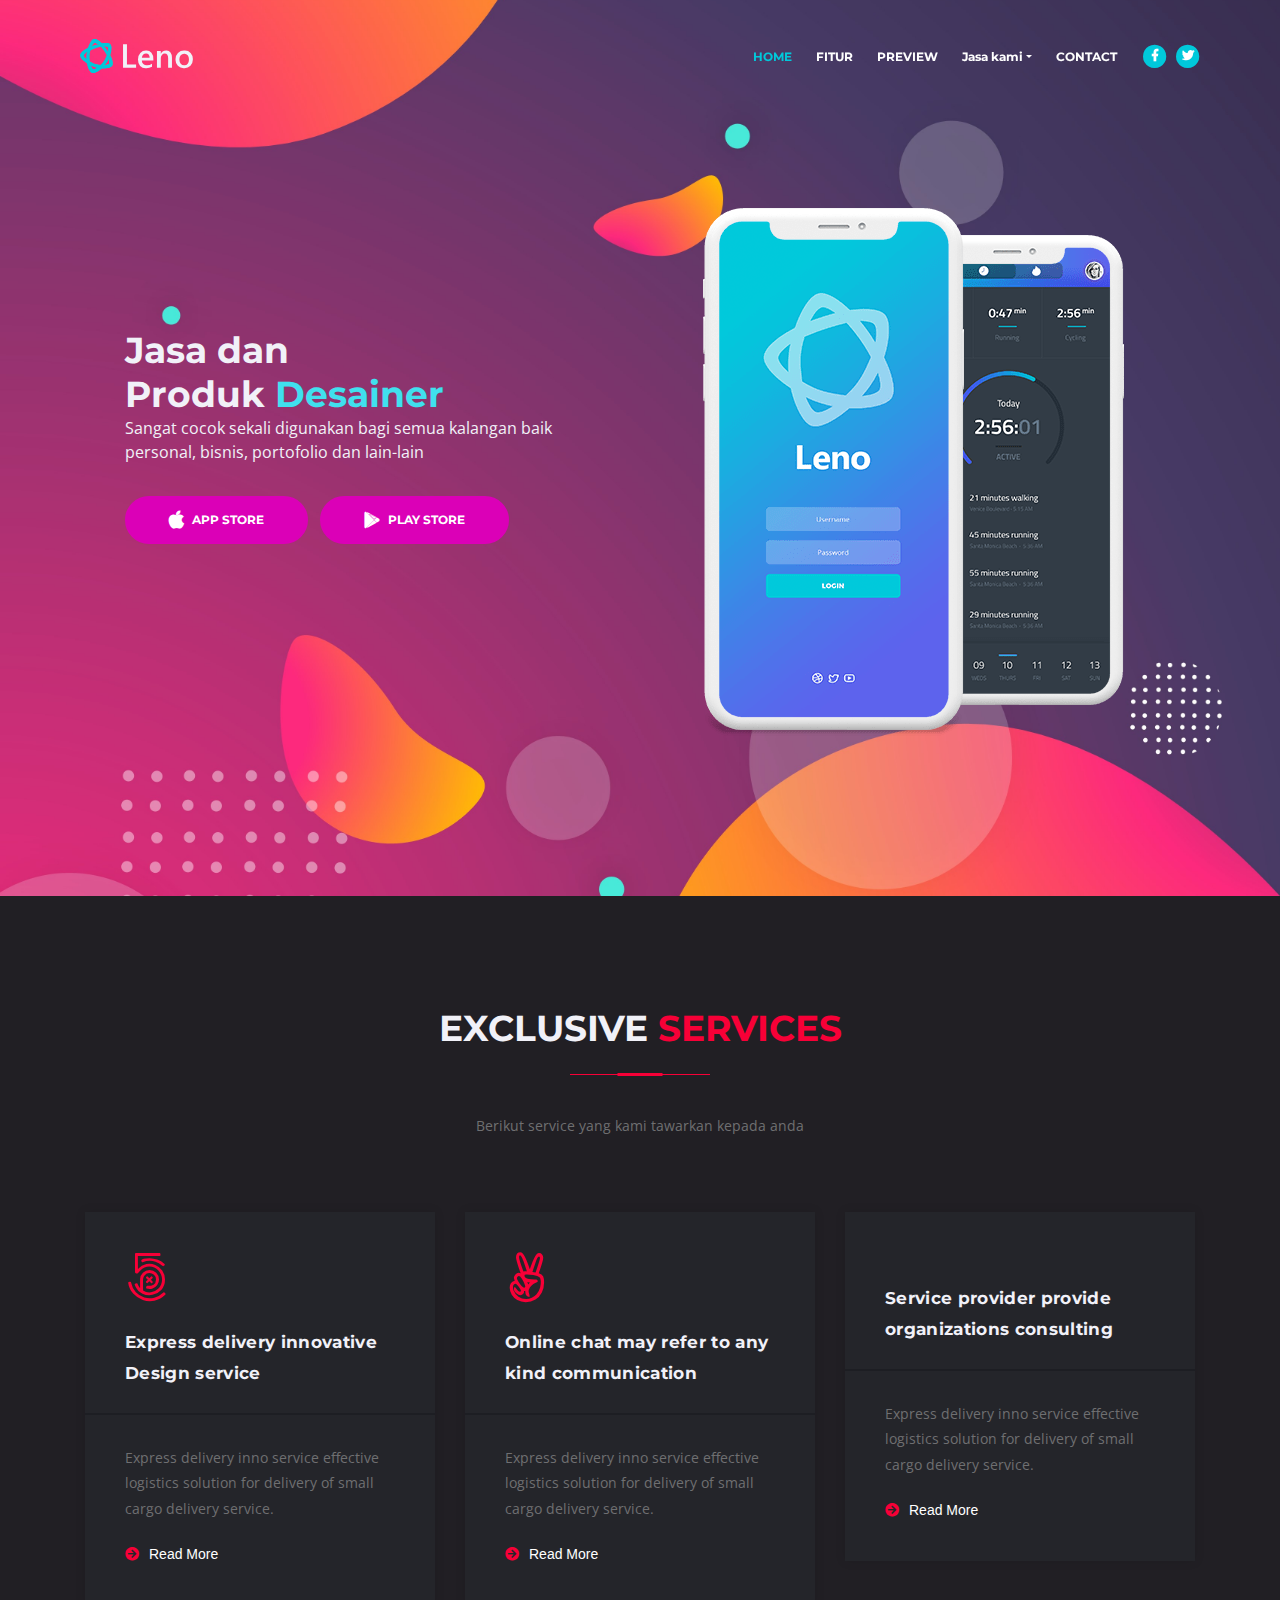
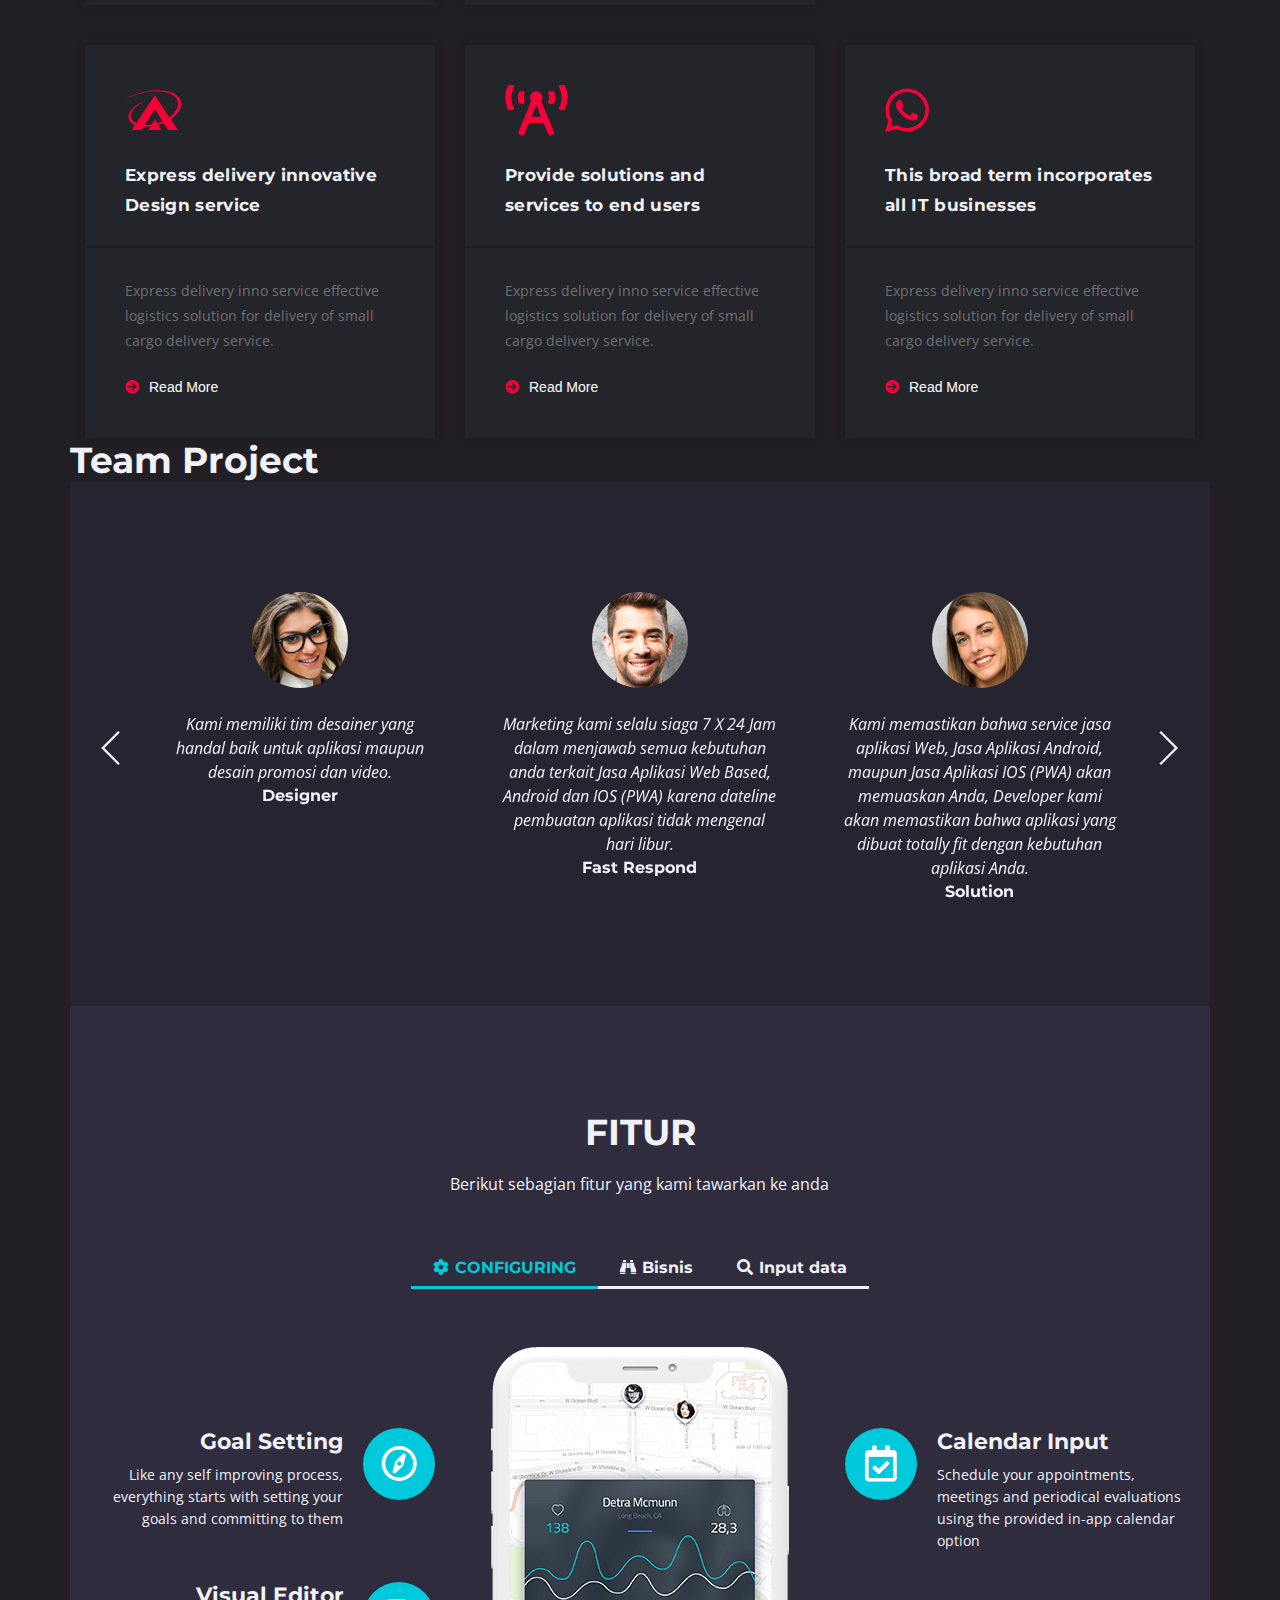
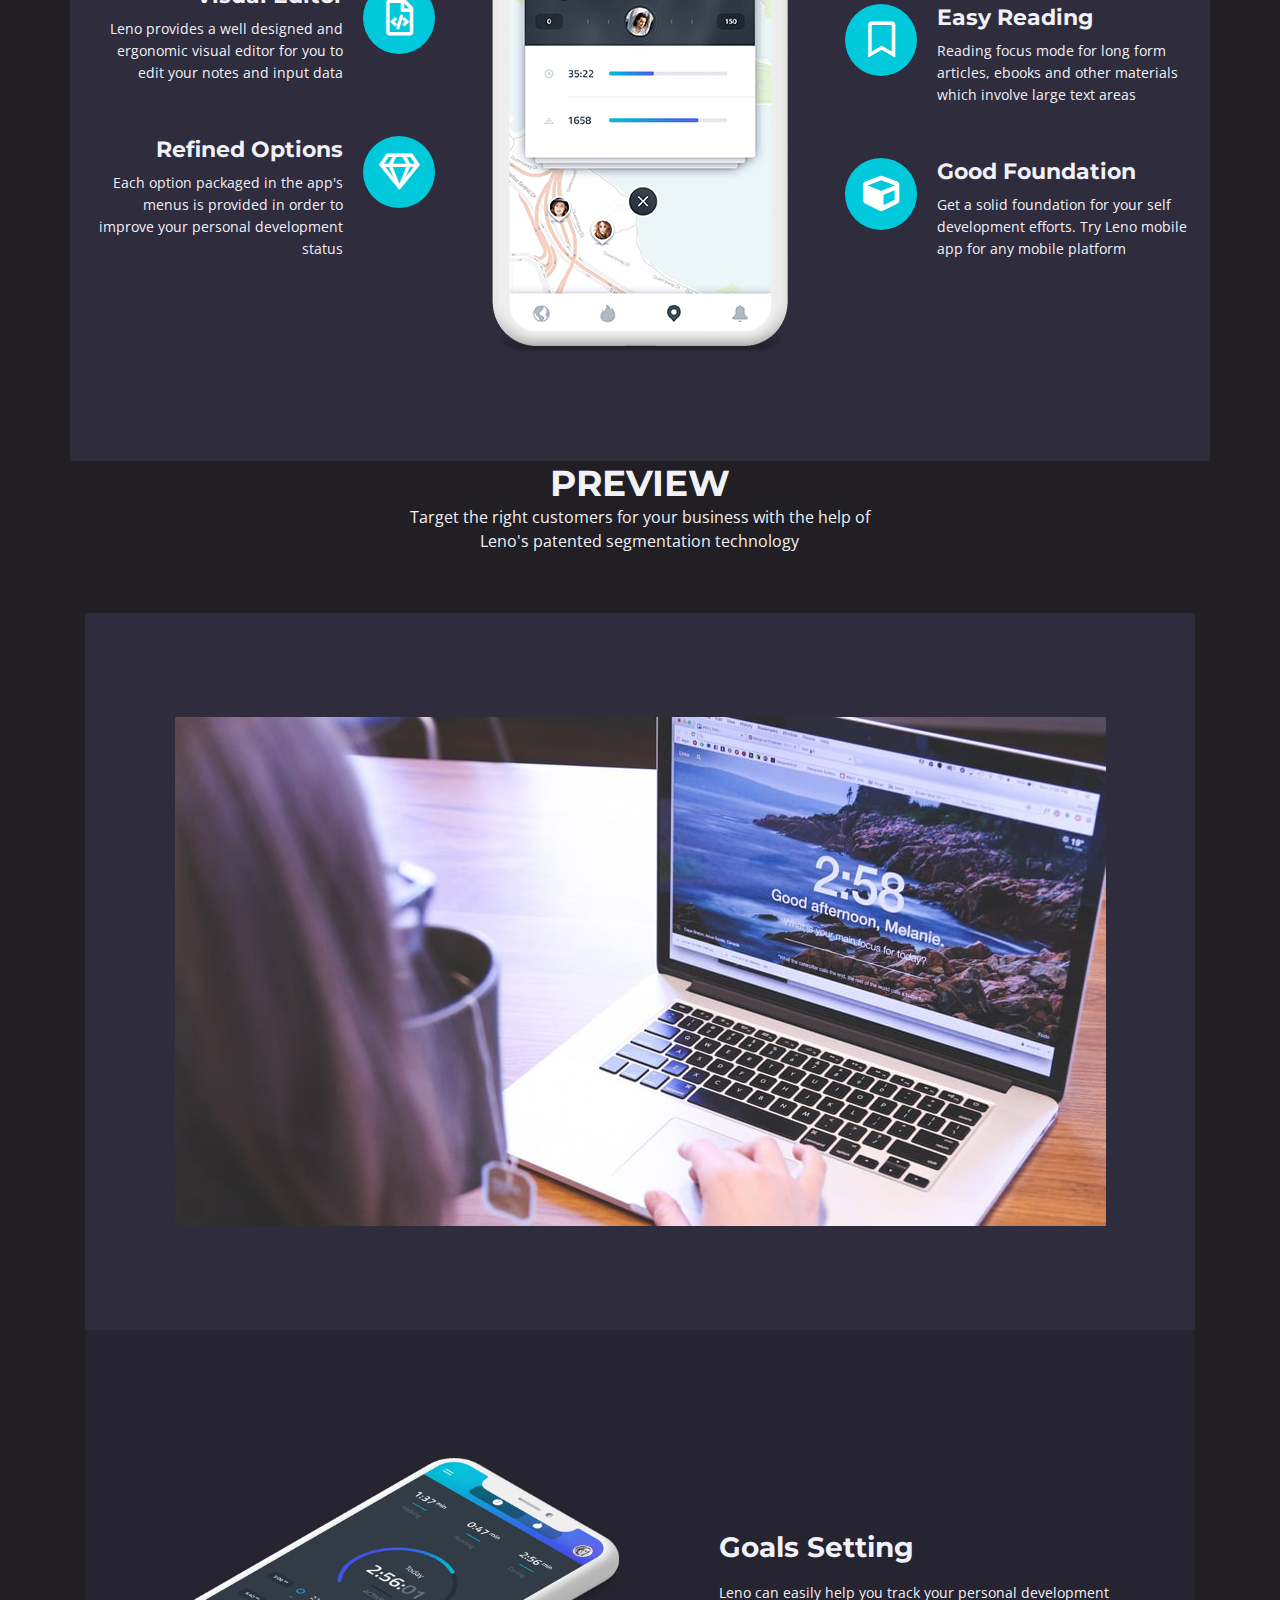
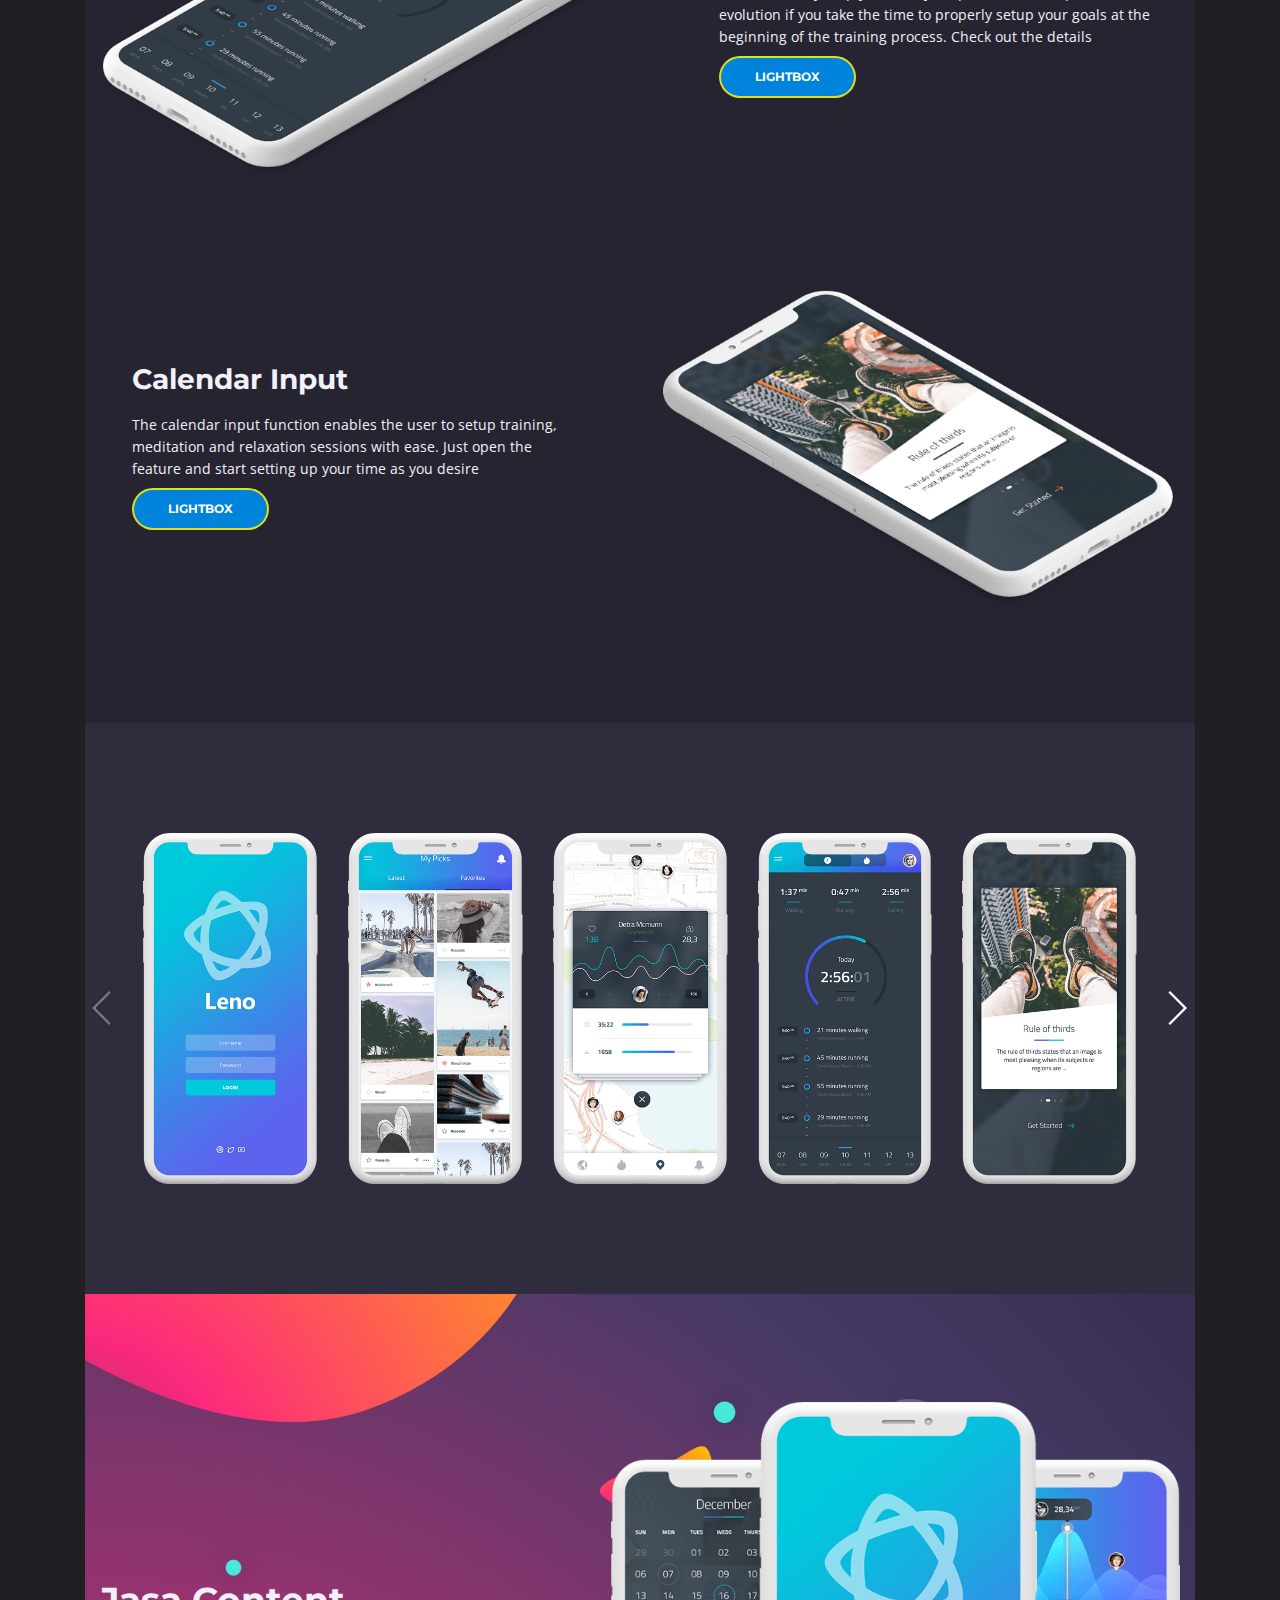
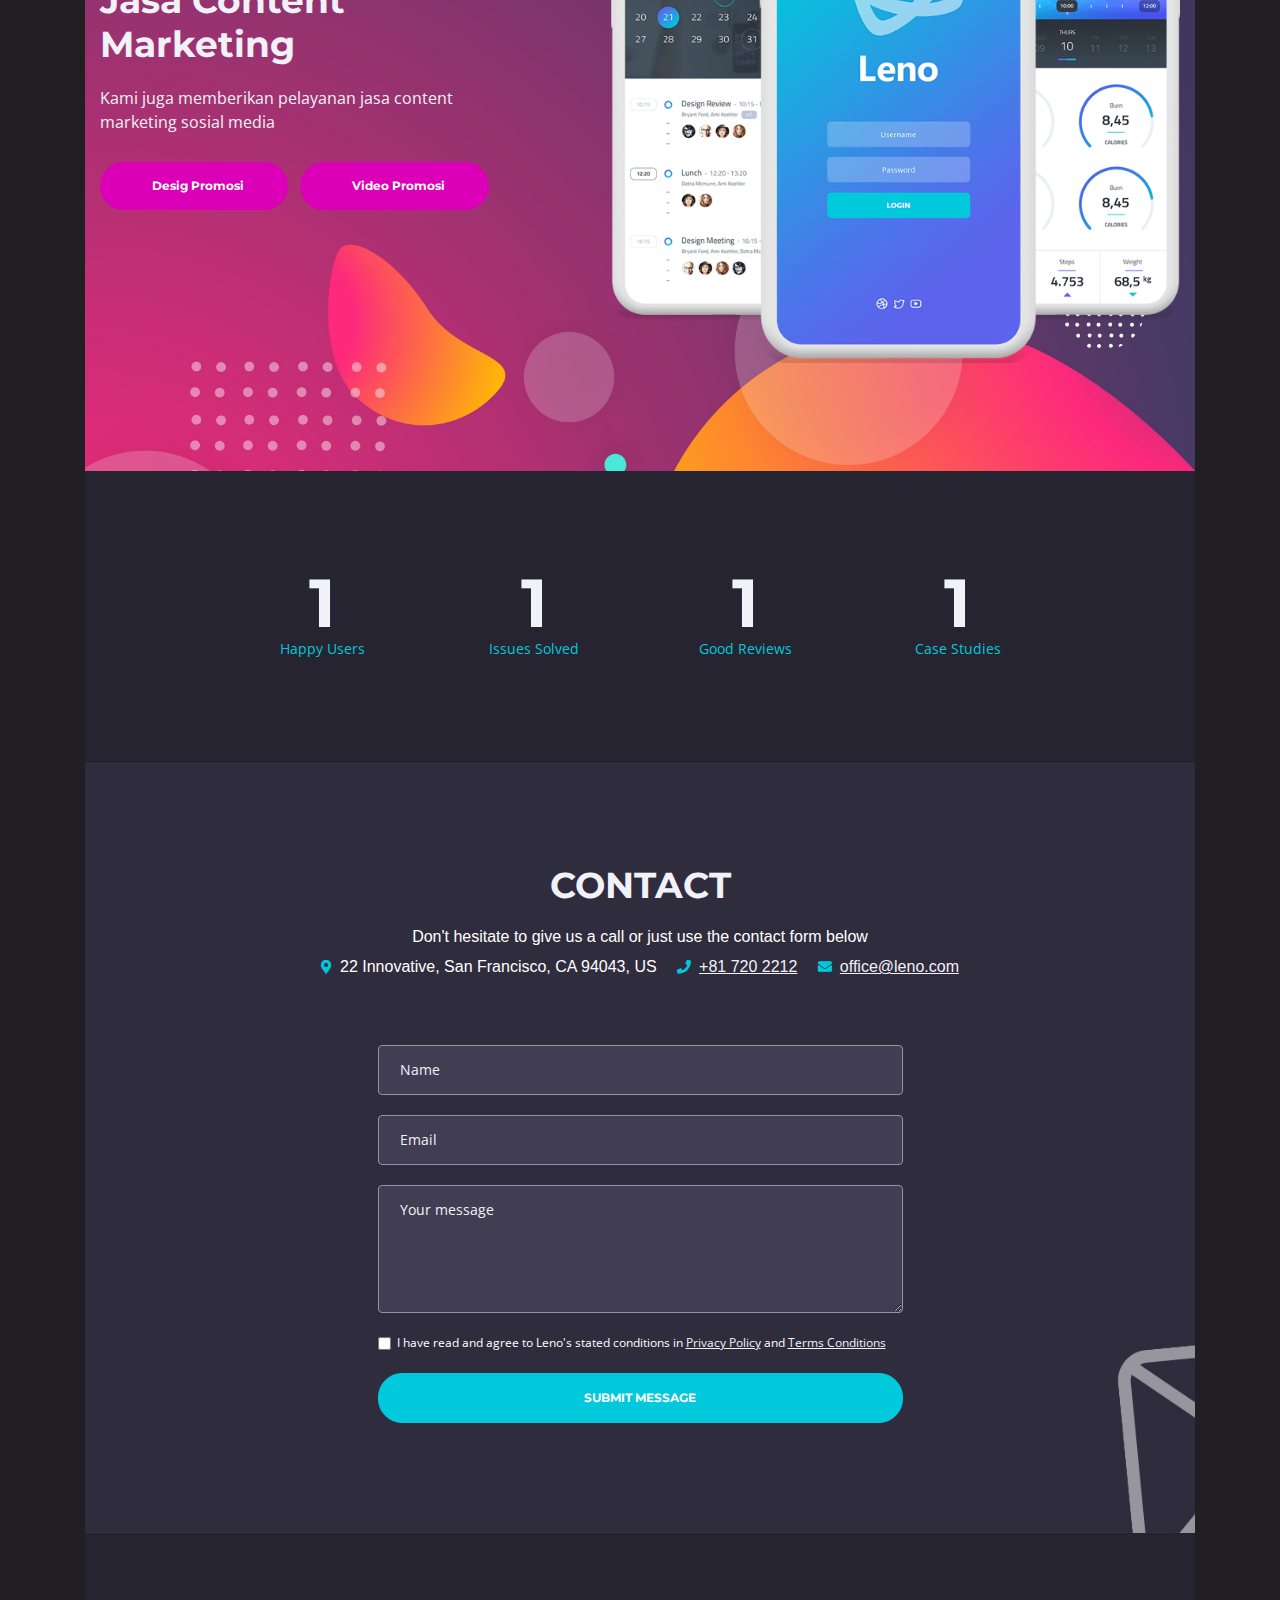
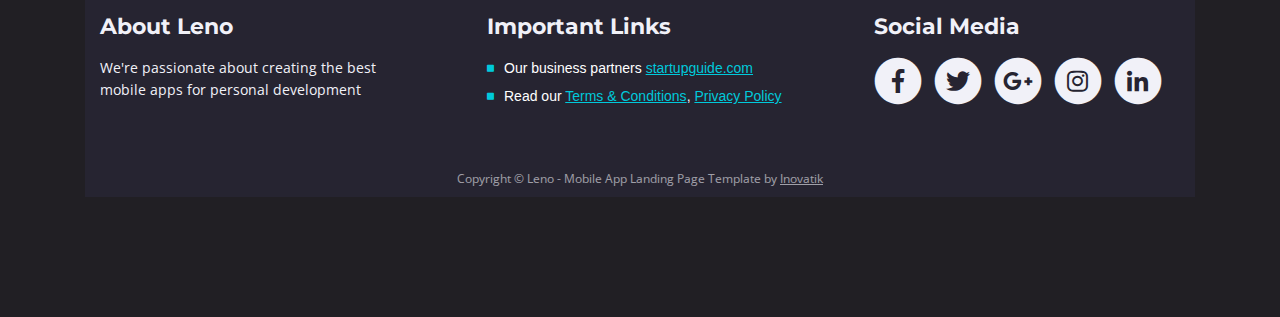
==== index.html @ bccc57bc "change" ====
<!DOCTYPE html>
<html lang="en">
<head>
    <meta charset="utf-8">
    <meta name="viewport" content="width=device-width, initial-scale=1, shrink-to-fit=no">
    
    <!-- SEO Meta Tags -->
    <meta name="description" content="Free mobile app HTML landing page template to help you build a great online presence for your app which will convert visitors into users">
    <meta name="author" content="Inovatik">

    <!-- OG Meta Tags to improve the way the post looks when you share the page on LinkedIn, Facebook, Google+ -->
	<meta property="og:site_name" content="" /> <!-- website name -->
	<meta property="og:site" content="" /> <!-- website link -->
	<meta property="og:title" content=""/> <!-- title shown in the actual shared post -->
	<meta property="og:description" content="" /> <!-- description shown in the actual shared post -->
	<meta property="og:image" content="" /> <!-- image link, make sure it's jpg -->
	<meta property="og:url" content="" /> <!-- where do you want your post to link to -->
	<meta property="og:type" content="article" />

    <!-- Website Title -->
    <title>Jasa pembuatan aplikasi andoroid atau ios</title>
    
    <!-- Styles -->
    <link href="https://fonts.googleapis.com/css?family=Montserrat:400,600,700" rel="stylesheet">
    <link href="https://fonts.googleapis.com/css?family=Open+Sans:400,400i,700,700i" rel="stylesheet">
    <link href="css/bootstrap.css" rel="stylesheet">
    <link href="css/fontawesome-all.css" rel="stylesheet">
    <link href="css/swiper.css" rel="stylesheet">
    <link href="css/magnific-popup.css" rel="stylesheet">
    <link type="text/css" rel="stylesheet" href="css/harga.css">
	<link href="css/styles.css" rel="stylesheet">
	
	<!-- Favicon  -->
    <link rel="icon" href="images/favicon.png">
</head>
<body data-spy="scroll" data-target=".fixed-top">
<!-- Load Facebook SDK for JavaScript -->
<div id="fb-root"></div>
<script>
  window.fbAsyncInit = function() {
    FB.init({
      xfbml            : true,
      version          : 'v7.0'
    });
  };

  (function(d, s, id) {
  var js, fjs = d.getElementsByTagName(s)[0];
  if (d.getElementById(id)) return;
  js = d.createElement(s); js.id = id;
  js.src = 'https://connect.facebook.net/en_US/sdk/xfbml.customerchat.js';
  fjs.parentNode.insertBefore(js, fjs);
}(document, 'script', 'facebook-jssdk'));</script>

<!-- Your Chat Plugin code -->
<div class="fb-customerchat"
  attribution=setup_tool
  page_id="111738060293817"
theme_color="#6699cc">
</div>
    <!-- GetButton.io widget -->
<script type="text/javascript">
    (function () {
        var options = {
            whatsapp: "+6285606033213", // WhatsApp number
            call_to_action: "Hallo :)", // Call to action
            position: "right", // Position may be 'right' or 'left'
        };
        var proto = document.location.protocol, host = "getbutton.io", url = proto + "//static." + host;
        var s = document.createElement('script'); s.type = 'text/javascript'; s.async = true; s.src = url + '/widget-send-button/js/init.js';
        s.onload = function () { WhWidgetSendButton.init(host, proto, options); };
        var x = document.getElementsByTagName('script')[0]; x.parentNode.insertBefore(s, x);
    })();
</script>
<!-- /GetButton.io widget -->
    <!-- Preloader -->
	<div class="spinner-wrapper">
        <div class="spinner">
            <div class="bounce1"></div>
            <div class="bounce2"></div>
            <div class="bounce3"></div>
        </div>
    </div>
    <!-- end of preloader -->
    

    <!-- Navbar -->
    <nav class="navbar navbar-expand-md navbar-dark navbar-custom fixed-top">
        <!-- Text Logo - Use this if you don't have a graphic logo -->
        <!-- <a class="navbar-brand logo-text page-scroll" href="index.html">Leno</a> -->

        <!-- Image Logo -->
        <a class="navbar-brand logo-image" href="index.html"><img src="images/logo.svg" alt="alternative"></a> 
        
        <!-- Mobile Menu Toggle Button -->
        <button class="navbar-toggler" type="button" data-toggle="collapse" data-target="#navbarsExampleDefault" aria-controls="navbarsExampleDefault" aria-expanded="false" aria-label="Toggle navigation">
            <span class="navbar-toggler-awesome fas fa-bars"></span>
            <span class="navbar-toggler-awesome fas fa-times"></span>
        </button>
        <!-- end of mobile menu toggle button -->

        <div class="collapse navbar-collapse" id="navbarsExampleDefault">
            <ul class="navbar-nav ml-auto">
                <li class="nav-item">
                    <a class="nav-link page-scroll" href="#header">HOME <span class="sr-only">(current)</span></a>
                </li>
                <li class="nav-item">
                    <a class="nav-link page-scroll" href="#features">FITUR</a>
                </li>
                <li class="nav-item">
                    <a class="nav-link page-scroll" href="#preview">PREVIEW</a>
                </li>

                <!-- Dropdown Menu -->          
                <li class="nav-item dropdown">
                    <a class="nav-link dropdown-toggle page-scroll" href="#details" id="navbarDropdown" role="button" aria-haspopup="true" aria-expanded="false">Jasa kami</a>
                    <div class="dropdown-menu" aria-labelledby="navbarDropdown">
                        <a class="dropdown-item" href="terms-conditions.html"><span class="item-text">Aplikasi rogressive web application (PWA)</span></a>
                        <div class="dropdown-items-divide-hr"></div>
                        <a class="dropdown-item" href="terms-conditions.html"><span class="item-text">Design Prototype UI/UX</span></a>
                        <div class="dropdown-items-divide-hr"></div>
                        <a class="dropdown-item" href="content.html"><span class="item-text">Content Marketing Sosial media</span></a>
                    </div>
                </li>
                <!-- end of dropdown menu -->

                <li class="nav-item">
                    <a class="nav-link page-scroll" href="#contact">CONTACT</a>
                </li>
            </ul>
            <span class="nav-item social-icons">
                <span class="fa-stack">
                    <a href="#your-link">
                        <i class="fas fa-circle fa-stack-2x"></i>
                        <i class="fab fa-facebook-f fa-stack-1x"></i>
                    </a>
                </span>
                <span class="fa-stack">
                    <a href="#your-link">
                        <i class="fas fa-circle fa-stack-2x"></i>
                        <i class="fab fa-twitter fa-stack-1x"></i>
                    </a>
                </span>
            </span>
        </div>
    </nav> <!-- end of navbar -->
    <!-- end of navbar -->


    <!-- Header -->
    <header id="header" class="header">
        <div class="header-content">
            <div class="container">
                <div class="row">
                    <div class="col-lg-6">
                        <div class="text-container">
                            <h2>Jasa dan<br>Produk <span id="js-rotating">Desainer, Content marketing, video promosi, aplikasi mobile, DLL</span></h2>
                            <p class="p-large">Sangat cocok sekali digunakan bagi semua kalangan baik personal, bisnis, portofolio dan lain-lain</p>
                            <a class="btn-solid-lg page-scroll" href="#your-link"><i class="fab fa-apple"></i>APP STORE</a>
                            <a class="btn-solid-lg page-scroll" href="#your-link"><i class="fab fa-google-play"></i>PLAY STORE</a>
                        </div>
                    </div> <!-- end of col -->
                    <div class="col-lg-6">
                        <div class="image-container">
                            <img class="img-fluid" src="images/header-iphone.png" alt="alternative">
                        </div> <!-- end of image-container -->
                    </div> <!-- end of col -->
                </div> <!-- end of row -->
            </div> <!-- end of container -->
        </div> <!-- end of header-content -->
    </header> <!-- end of header -->
    <!-- end of header -->

    <section class="section-services">
        <div class="container">
            <div class="row justify-content-center text-center">
                <div class="col-md-10 col-lg-8">
                    <div class="header-section">
                        <h2 class="title">Exclusive <span>Services</span></h2>
                        <p class="description">Berikut service yang kami tawarkan kepada anda</p>
                    </div>
                </div>
            </div>
            <div class="row">
                <!-- Start Single Service -->
                <div class="col-md-6 col-lg-4">
                    <div class="single-service">
                        <div class="part-1">
                            <i class="fab fa-500px"></i>
                            <h3 class="title">Express delivery innovative Design service</h3>
                        </div>
                        <div class="part-2">
                            <p class="description">Express delivery inno service effective logistics solution for delivery of small cargo delivery service.</p>
                            <a href="#"><i class="fas fa-arrow-circle-right"></i>Read More</a>
                        </div>
                    </div>
                </div>
                <!-- / End Single Service -->
                <!-- Start Single Service -->
                <div class="col-md-6 col-lg-4">
                    <div class="single-service">
                        <div class="part-1">
                            <i class="fab fa-angellist"></i>
                            <h3 class="title">Online chat may refer to any kind communication</h3>
                        </div>
                        <div class="part-2">
                            <p class="description">Express delivery inno service effective logistics solution for delivery of small cargo delivery service.</p>
                            <a href="#"><i class="fas fa-arrow-circle-right"></i>Read More</a>
                        </div>
                    </div>
                </div>
                <!-- / End Single Service -->
                <!-- Start Single Service -->
                <div class="col-md-6 col-lg-4">
                    <div class="single-service">
                        <div class="part-1">
                            <i class="fas fa-work"></i>
                            <h3 class="title">Service provider provide organizations consulting</h3>
                        </div>
                        <div class="part-2">
                            <p class="description">Express delivery inno service effective logistics solution for delivery of small cargo delivery service.</p>
                            <a href="#"><i class="fas fa-arrow-circle-right"></i>Read More</a>
                        </div>
                    </div>
                </div>
                <!-- / End Single Service -->
                <!-- Start Single Service -->
                <div class="col-md-6 col-lg-4">
                    <div class="single-service">
                        <div class="part-1">
                            <i class="fab fa-asymmetrik"></i>
                            <h3 class="title">Express delivery innovative Design service</h3>
                        </div>
                        <div class="part-2">
                            <p class="description">Express delivery inno service effective logistics solution for delivery of small cargo delivery service.</p>
                            <a href="#"><i class="fas fa-arrow-circle-right"></i>Read More</a>
                        </div>
                    </div>
                </div>
                <!-- / End Single Service -->
                <!-- Start Single Service -->
                <div class="col-md-6 col-lg-4">
                    <div class="single-service">
                        <div class="part-1">
                            <i class="fas fa-broadcast-tower"></i>
                            <h3 class="title">Provide solutions and services to end users</h3>
                        </div>
                        <div class="part-2">
                            <p class="description">Express delivery inno service effective logistics solution for delivery of small cargo delivery service.</p>
                            <a href="#"><i class="fas fa-arrow-circle-right"></i>Read More</a>
                        </div>
                    </div>
                </div>
                <!-- / End Single Service -->
                <!-- Start Single Service -->
                <div class="col-md-6 col-lg-4">
                    <div class="single-service">
                        <div class="part-1">
                            <i class="fab fa-whatsapp"></i>
                            <h3 class="title">This broad term incorporates all IT businesses</h3>
                        </div>
                        <div class="part-2">
                            <p class="description">Express delivery inno service effective logistics solution for delivery of small cargo delivery service.</p>
                            <a href="#"><i class="fas fa-arrow-circle-right"></i>Read More</a>
                        </div>
                    </div>
                </div>
                <center><h2>Team Project</h2></center>
    <!-- Testimonials -->
    <div class="slider-1">
        <div class="container">
            <div class="row">
                <div class="col-lg-12">
                    <!-- Card Slider -->
                    <div class="slider-container">
                        <div class="swiper-container card-slider">
                            <div class="swiper-wrapper">
                                
                                <!-- Slide -->
                                <div class="swiper-slide">
                                    <div class="card">
                                        <img class="card-image" src="images/testimonial-1.jpg" alt="alternative">
                                        <div class="card-body">
                                            <p class="testimonial-text">Kami memiliki tim desainer yang handal baik untuk aplikasi maupun desain promosi dan video.</p>
                                            <p class="testimonial-author">Designer</p>
                                        </div>
                                    </div>
                                </div> <!-- end of swiper-slide -->
                                <!-- end of slide -->
        
                                <!-- Slide -->
                                <div class="swiper-slide">
                                    <div class="card">
                                        <img class="card-image" src="images/testimonial-2.jpg" alt="alternative">
                                        <div class="card-body">
                                            <p class="testimonial-text">Marketing kami selalu siaga 7 X 24 Jam dalam menjawab semua kebutuhan anda terkait Jasa Aplikasi Web Based, Android dan IOS (PWA) karena dateline pembuatan aplikasi tidak mengenal hari libur.</p>
                                            <p class="testimonial-author">Fast Respond</p>
                                        </div>
                                    </div>        
                                </div> <!-- end of swiper-slide -->
                                <!-- end of slide -->
        
                                <!-- Slide -->
                                <div class="swiper-slide">
                                    <div class="card">
                                        <img class="card-image" src="images/testimonial-3.jpg" alt="alternative">
                                        <div class="card-body">
                                            <p class="testimonial-text">Kami memastikan bahwa service jasa aplikasi Web, Jasa Aplikasi Android, maupun Jasa Aplikasi IOS (PWA) akan memuaskan Anda, Developer kami akan memastikan bahwa aplikasi yang dibuat totally fit dengan kebutuhan aplikasi Anda.</p>
                                            <p class="testimonial-author">Solution</p>
                                        </div>
                                    </div>        
                                </div> <!-- end of swiper-slide -->
                                <!-- end of slide -->
        
                                <!-- Slide -->
                                <div class="swiper-slide">
                                    <div class="card">
                                        <img class="card-image" src="images/testimonial-4.jpg" alt="alternative">
                                        <div class="card-body">
                                            <p class="testimonial-text">Tim kami sangat humble kepada client jadi jangan ragu jika anda perlua bantuan atau ingin sekedar bertanya</p>
                                            <p class="testimonial-author">Frindly</p>
                                        </div>
                                    </div>
                                </div> <!-- end of swiper-slide -->
                                <!-- end of slide -->
        
                                <!-- Slide -->
                                <div class="swiper-slide">
                                    <div class="card">
                                        <img class="card-image" src="images/testimonial-5.jpg" alt="alternative">
                                        <div class="card-body">
                                            <p class="testimonial-text">Terhadap setiap kasus yang dikembangkan pada aplikasi yang anda inginkan, kami selalu melakukan update progress dengan iterasi yang telah ditentukan. So, tidak usah khawatir akan perkembangan aplikasi yang anda percayakan kepada kami.</p>
                                            <p class="testimonial-author">Progress Project</p>
                                        </div>
                                    </div>        
                                </div> <!-- end of swiper-slide -->
                                <!-- end of slide -->
        
                                <!-- Slide -->
                                <div class="swiper-slide">
                                    <div class="card">
                                        <img class="card-image" src="images/testimonial-6.jpg" alt="alternative">
                                        <div class="card-body">
                                            <p class="testimonial-text">Untuk metode pengerjaan aplikasi kami telah terbiasa menggunakan metode waterfall maupun agile (scrum). Serangkaian test juga akan dilakukan terhadap aplikasi untuk menguji ketangguhan aplikasi android IOS ataupun Web yang telah dibuat</p>
                                            <p class="testimonial-author">Team Work</p>
                                        </div>
                                    </div>        
                                </div> <!-- end of swiper-slide -->
                                <!-- end of slide -->
                            
                            </div> <!-- end of swiper-wrapper -->
        
                            <!-- Add Arrows -->
                            <div class="swiper-button-next"></div>
                            <div class="swiper-button-prev"></div>
                            <!-- end of add arrows -->
        
                        </div> <!-- end of swiper-container -->
                    </div> <!-- end of slider-container -->
                    <!-- end of card slider -->

                </div> <!-- end of col -->
            </div> <!-- end of row -->
        </div> <!-- end of container -->
    </div> <!-- end of slider-1 -->
    <!-- end of testimonials -->
    

    <!-- Features -->
    <div id="features" class="tabs">
        <div class="container">
            <div class="row">
                <div class="col-lg-12">
                    <h2>FITUR</h2>
                    <div class="p-heading p-large">Berikut sebagian fitur yang kami tawarkan ke anda</div>
                </div> <!-- end of col -->
            </div> <!-- end of row -->
            <div class="row">

                <!-- Tabs Links -->
                <ul class="nav nav-tabs" id="lenoTabs" role="tablist">
                    <li class="nav-item">
                        <a class="nav-link active" id="nav-tab-1" data-toggle="tab" href="#tab-1" role="tab" aria-controls="tab-1" aria-selected="true"><i class="fas fa-cog"></i>CONFIGURING</a>
                    </li>
                    <li class="nav-item">
                        <a class="nav-link" id="nav-tab-2" data-toggle="tab" href="#tab-2" role="tab" aria-controls="tab-2" aria-selected="false"><i class="fas fa-binoculars"></i>Bisnis</a>
                    </li>
                    <li class="nav-item">
                        <a class="nav-link" id="nav-tab-3" data-toggle="tab" href="#tab-3" role="tab" aria-controls="tab-3" aria-selected="false"><i class="fas fa-search"></i>Input data</a>
                    </li>
                </ul>
                <!-- end of tabs links -->


                <!-- Tabs Content-->
                <div class="tab-content" id="lenoTabsContent">
                    
                    <!-- Tab -->
                    <div class="tab-pane fade show active" id="tab-1" role="tabpanel" aria-labelledby="tab-1">
                        <div class="container">
                            <div class="row">
                                
                                <!-- Icon Cards Pane -->
                                <div class="col-lg-4">
                                    <div class="card left-pane first">
                                        <div class="card-body">
                                            <div class="text-wrapper">
                                                <h4 class="card-title">Goal Setting</h4>
                                                <p>Like any self improving process, everything starts with setting your goals and committing to them</p>
                                            </div>
                                            <div class="card-icon">
                                                <i class="far fa-compass"></i>
                                            </div>
                                        </div>
                                    </div>
                                    <div class="card left-pane">
                                        <div class="card-body">
                                            <div class="text-wrapper">
                                                <h4 class="card-title">Visual Editor</h4>
                                                <p>Leno provides a well designed and ergonomic visual editor for you to edit your notes and input data</p>
                                            </div>
                                            <div class="card-icon">
                                                <i class="far fa-file-code"></i>
                                            </div>
                                        </div>
                                    </div>
                                    <div class="card left-pane">
                                        <div class="card-body">
                                            <div class="text-wrapper">
                                                <h4 class="card-title">Refined Options</h4>
                                                <p>Each option packaged in the app's menus is provided in order to improve your personal development status</p>
                                            </div>
                                            <div class="card-icon">
                                                <i class="far fa-gem"></i>
                                            </div>
                                        </div>
                                    </div>
                                </div>
                                <!-- end of icon cards pane -->

                                <!-- Image Pane -->
                                <div class="col-lg-4">
                                    <img class="img-fluid" src="images/features-iphone-1.png" alt="alternative">
                                </div>
                                <!-- end of image pane -->
                                
                                <!-- Icon Cards Pane -->
                                <div class="col-lg-4">
                                    <div class="card right-pane first">
                                        <div class="card-body">
                                            <div class="card-icon">
                                                <i class="far fa-calendar-check"></i>
                                            </div>
                                            <div class="text-wrapper">
                                                <h4 class="card-title">Calendar Input</h4>
                                                <p>Schedule your appointments, meetings and periodical evaluations using the provided in-app calendar option</p>
                                            </div>
                                        </div>
                                    </div>
                                    <div class="card right-pane">
                                        <div class="card-body">
                                            <div class="card-icon">
                                                <i class="far fa-bookmark"></i>
                                            </div>
                                            <div class="text-wrapper">
                                                <h4 class="card-title">Easy Reading</h4>
                                                <p>Reading focus mode for long form articles, ebooks and other materials which involve large text areas</p>
                                            </div>
                                        </div>
                                    </div>
                                    <div class="card right-pane">
                                        <div class="card-body">
                                            <div class="card-icon">
                                                <i class="fas fa-cube"></i>
                                            </div>
                                            <div class="text-wrapper">
                                                <h4 class="card-title">Good Foundation</h4>
                                                <p>Get a solid foundation for your self development efforts. Try Leno mobile app for any mobile platform</p>
                                            </div>
                                        </div>
                                    </div>
                                </div>
                                <!-- end of icon cards pane -->

                            </div> <!-- end of row -->
                        </div> <!-- end of container -->
                    </div> <!-- end of tab-pane -->
                    <!-- end of tab -->

                    <!-- Tab -->
                    <div class="tab-pane fade" id="tab-2" role="tabpanel" aria-labelledby="tab-2">
                        <div class="container">
                            <div class="row">

                                <!-- Image Pane -->
                                <div class="col-md-4">
                                    <img class="img-fluid" src="images/features-iphone-2.png" alt="alternative">
                                </div>
                                <!-- end of image pane -->
                                
                                <!-- Text And Icon Cards Area -->
                                <div class="col-md-8">
                                    <div class="text-area">
                                        <h3>Track Result Based On Your</h3>
                                        <p>After you've configured the app and settled on the data gathering techniques you can not start the information trackers and start collecting those <a class="turquoise" href="#your-link">interesting details</a>. You can always change them.</p>
                                    </div> <!-- end of text-area -->
                                    
                                    <div class="icon-cards-area">
                                            <div class="card">
                                                <div class="card-icon">
                                                    <i class="fas fa-cube"></i>
                                                </div>
                                                <div class="card-body">
                                                    <h4 class="card-title">Good Foundation</h4>
                                                    <p>Get a solid foundation for your self development efforts. Try Leno mobile app for any mobile platform</p>
                                                </div>
                                            </div>
                                            <div class="card">
                                                <div class="card-icon">
                                                    <i class="far fa-bookmark"></i>
                                                </div>
                                                <div class="card-body">
                                                    <h4 class="card-title">Easy Reading</h4>
                                                    <p>Reading focus mode for long form articles, ebooks and other materials which involve large text areas</p>
                                                </div>
                                            </div>
                                            <div class="card">
                                                <div class="card-icon">
                                                    <i class="far fa-calendar-check"></i>
                                                </div>
                                                <div class="card-body">
                                                    <h4 class="card-title">Calendar Input</h4>
                                                    <p>Schedule your appointments, meetings and periodical evaluations using the provided in-app calendar option</p>
                                                </div>
                                            </div>
                                            <div class="card">
                                                <div class="card-icon">
                                                    <i class="far fa-file-code"></i>
                                                </div>
                                                <div class="card-body">
                                                    <h4 class="card-title">Visual Editor</h4>
                                                    <p>Leno provides a well designed and ergonomic visual editor for you to edit your notes and input data</p>
                                                </div>
                                            </div>
                                    </div> <!-- end of icon cards area -->
                                </div> <!-- end of col-md-8 -->
                                <!-- end of text and icon cards area -->

                            </div> <!-- end of row -->
                        </div> <!-- end of container -->
                    </div> <!-- end of tab-pane -->
                    <!-- end of tab -->

                    <!-- Tab -->
                    <div class="tab-pane fade" id="tab-3" role="tabpanel" aria-labelledby="tab-3">
                        <div class="container">
                            <div class="row">

                                <!-- Text And Icon Cards Area -->
                                <div class="col-md-8">
                                    <div class="icon-cards-area">
                                        <div class="card">
                                            <div class="card-icon">
                                                <i class="far fa-calendar-check"></i>
                                            </div>
                                            <div class="card-body">
                                                <h4 class="card-title">Calendar Input</h4>
                                                <p>Schedule your appointments, meetings and periodical evaluations using the provided in-app calendar option</p>
                                            </div>
                                        </div>
                                        <div class="card">
                                            <div class="card-icon">
                                                <i class="far fa-file-code"></i>
                                            </div>
                                            <div class="card-body">
                                                <h4 class="card-title">Visual Editor</h4>
                                                <p>Leno provides a well designed and ergonomic visual editor for you to edit your notes and input data</p>
                                            </div>
                                        </div>
                                        <div class="card">
                                            <div class="card-icon">
                                                <i class="fas fa-cube"></i>
                                            </div>
                                            <div class="card-body">
                                                <h4 class="card-title">Good Foundation</h4>
                                                <p>Get a solid foundation for your self development efforts. Try Leno mobile app for any mobile platform</p>
                                            </div>
                                        </div>
                                        <div class="card">
                                            <div class="card-icon">
                                                <i class="far fa-bookmark"></i>
                                            </div>
                                            <div class="card-body">
                                                <h4 class="card-title">Easy Reading</h4>
                                                <p>Reading focus mode for long form articles, ebooks and other materials which involve large text areas</p>
                                            </div>
                                        </div>
                                    </div> <!-- end of icon cards area -->
                                    
                                    <div class="text-area">
                                        <h3>Monitoring Tools Evaluation</h3>
                                        <p>Monitor the evolution of your finances and health state using tools integrated in Leno. The generated real time reports can be filtered based on any <a class="turquoise" href="#your-link">desired criteria</a>.</p>
                                    </div> <!-- end of text-area -->
                                </div> <!-- end of col-md-8 -->
                                <!-- end of text and icon cards area -->

                                <!-- Image Pane -->
                                <div class="col-md-4">
                                    <img class="img-fluid" src="images/features-iphone-3.png" alt="alternative">
                                </div>
                                <!-- end of image pane -->
                                    
                            </div> <!-- end of row -->
                        </div> <!-- end of container -->
                    </div><!-- end of tab-pane -->
                    <!-- end of tab -->

                </div> <!-- end of tab-content -->
                <!-- end of tabs content -->

            </div> <!-- end of row --> 
        </div> <!-- end of container --> 
    </div> <!-- end of tabs -->
    <!-- end of features -->


    <!-- Video -->
</br>
    <Center><div id="preview" class="basic-1"></Center>
        <div class="container">
            <div class="row">
                <div class="col-lg-12">
                    <Center><h2>PREVIEW</h2></Center>
                    <div class="p-heading p-large">Target the right customers for your business with the help of Leno's patented segmentation technology</div>
                </div> <!-- end of col -->
            </div> <!-- end of row -->
            <div class="row">
                <div class="col-lg-12">

                    <!-- Video Preview -->
                    <div id="preview" class="tabs">
                    <center><div class="image-container"></div></center>
                        <div class="video-wrapper">
                            <a class="popup-youtube" href="https://www.youtube.com/watch?v=fLCjQJCekTs" data-effect="fadeIn"></center>
                                <center><img class="img-fluid" src="images/video-frame.jpg" alt="alternative">
                                <span class="video-play-button">
                                    <span></span>
                                </span>
                            </a>
                        </div> <!-- end of video-wrapper -->
                    </div> <!-- end of image-container -->
                    <!-- end of video preview -->

                </div> <!-- end of col -->
            </div> <!-- end of row -->
        </div> <!-- end of container -->
    </div> <!-- end of basic-1 -->
    <!-- end of video -->


    <!-- Details 1 -->
    <div id="details" class="basic-2">
        <div class="container">
            <div class="row">
                <div class="col-lg-6">
                    <img class="img-fluid" src="images/details-1-iphone.png" alt="alternative">
                </div> <!-- end of col -->
                <div class="col-lg-6">
                    <div class="text-container">
                        <h3>Goals Setting</h3>
                        <p>Leno can easily help you track your personal development evolution if you take the time to properly setup your goals at the beginning of the training process. Check out the details</p>
                        <a class="btn-solid-reg popup-with-move-anim" href="#details-lightbox-1">LIGHTBOX</a>
                    </div> <!-- end of text-container -->
                </div> <!-- end of col -->
            </div> <!-- end of row -->
        </div> <!-- end of container -->
    </div> <!-- end of basic-2 -->
    <!-- end of details 1 -->


    <!-- Details 2 -->
    <div class="basic-3">
        <div class="second">
            <div class="container">
                <div class="row">
                    <div class="col-lg-6">
                        <div class="text-container">
                            <h3>Calendar Input</h3>
                            <p>The calendar input function enables the user to setup training, meditation and relaxation sessions with ease. Just open the feature and start setting up your time as you desire</p>
                            <a class="btn-solid-reg popup-with-move-anim" href="#details-lightbox-2">LIGHTBOX</a>
                        </div> <!-- end of text-container -->
                    </div> <!-- end of col -->
                    <div class="col-lg-6">
                        <img class="img-fluid" src="images/details-2-iphone.png" alt="alternative">
                    </div> <!-- end of col -->
                </div> <!-- end of row -->
            </div> <!-- end of container -->
        </div> <!-- end of second -->
    </div> <!-- end of basic-3 -->    
    <!-- end of details 2 -->


    <!-- Details Lightboxes -->
	<!-- Lightbox -->
	<div id="details-lightbox-1" class="lightbox-basic zoom-anim-dialog mfp-hide">
		<div class="row">
			<button title="Close (Esc)" type="button" class="mfp-close x-button">×</button>
			<div class="col-lg-6">
				<img class="img-fluid" src="images/details-lightbox-1.png" alt="alternative">
			</div>
			<div class="col-lg-6">
				<h3>Goals Setting</h3>
				<hr>
                <p>Leno can easily help you track your personal development evolution if you take the time to set it up.</p>
                <h4>User Feedback</h4>
                <p>This is a great app which can help you save time and make your live easier. And it will help improve your productivity levels.</p>
                <p>You should definitely give it a try when you need a good app.</p>
				<table>
					<tr><td class="icon-cell"><i class="fas fa-desktop"></i></td><td>Responsive layout</td></tr>
					<tr><td class="icon-cell"><i class="fas fa-bullhorn"></i></td><td>Distinctive CTAs</td></tr>
					<tr><td class="icon-cell"><i class="fas fa-image"></i></td><td>Image gallery slider</td></tr>
					<tr><td class="icon-cell"><i class="fas fa-envelope"></i></td><td>Contact forms</td></tr>
					<tr><td class="icon-cell"><i class="fab fa-font-awesome-flag"></i></td><td>FontAwesome icons</td></tr>
					<tr><td class="icon-cell"><i class="fas fa-code"></i></td><td>Well-structured code</td></tr>
				</table>
				<a class="btn-solid-reg" href="#your-link">DETAILS</a> <a class="btn-outline-reg mfp-close as-button" href="#details">BACK</a> 
			</div>
		</div> <!-- end of row -->
    </div> <!-- end of lightbox-basic -->
    <!-- end of lightbox -->
    
    <!-- Lightbox -->
    <div id="details-lightbox-2" class="lightbox-basic zoom-anim-dialog mfp-hide">
		<div class="row">
			<button title="Close (Esc)" type="button" class="mfp-close x-button">×</button>
			<div class="col-lg-6">
				<img class="img-fluid" src="images/details-lightbox-2.png" alt="alternative">
			</div>
			<div class="col-lg-6">
				<h3>Calendar Input</h3>
				<hr>
                <p>The calendar input function enables the user to setup training, meditation and relaxation sessions with ease.</p>
                <h4>User Feedback</h4>
                <p>This is a great app which can help you save time and make your live easier. And it will help improve your productivity levels.</p>
                <p>You should definitely give it a try when you need a good app.</p>
				<table>
					<tr><td class="icon-cell"><i class="fas fa-desktop"></i></td><td>Responsive layout</td></tr>
					<tr><td class="icon-cell"><i class="fas fa-bullhorn"></i></td><td>Distinctive CTAs</td></tr>
					<tr><td class="icon-cell"><i class="fas fa-image"></i></td><td>Image gallery slider</td></tr>
					<tr><td class="icon-cell"><i class="fas fa-envelope"></i></td><td>Contact forms</td></tr>
					<tr><td class="icon-cell"><i class="fab fa-font-awesome-flag"></i></td><td>FontAwesome icons</td></tr>
					<tr><td class="icon-cell"><i class="fas fa-code"></i></td><td>Well-structured code</td></tr>
				</table>
				<a class="btn-solid-reg" href="#your-link">DETAILS</a> <a class="btn-outline-reg mfp-close as-button" href="#details">BACK</a>
			</div>
		</div> <!-- end of row -->
    </div> <!-- end of lightbox-basic -->
    <!-- end of lightbox -->
    <!-- end of details lightboxes -->


    <!-- Screenshots -->
    <div class="slider-2">
        <div class="container">
            <div class="row">
                <div class="col-lg-12">
                    <!-- Image Slider -->
                    <div class="slider-container">
                        <div class="swiper-container image-slider">
                            <div class="swiper-wrapper">
                                
                                <!-- Slide -->
                                <div class="swiper-slide">
                                    <a href="images/screenshot-1.png" class="popup-link" data-effect="fadeIn">
                                        <img class="img-fluid" src="images/screenshot-1.png" alt="alternative">
                                    </a>
                                </div>
                                <!-- end of slide -->
                                
                                <!-- Slide -->
                                <div class="swiper-slide">
                                    <a href="images/screenshot-2.png" class="popup-link" data-effect="fadeIn">
                                        <img class="img-fluid" src="images/screenshot-2.png" alt="alternative">
                                    </a>
                                </div>
                                <!-- end of slide -->

                                <!-- Slide -->
                                <div class="swiper-slide">
                                    <a href="images/screenshot-3.png" class="popup-link" data-effect="fadeIn">
                                        <img class="img-fluid" src="images/screenshot-3.png" alt="alternative">
                                    </a>
                                </div>
                                <!-- end of slide -->

                                <!-- Slide -->
                                <div class="swiper-slide">
                                    <a href="images/screenshot-4.png" class="popup-link" data-effect="fadeIn">
                                        <img class="img-fluid" src="images/screenshot-4.png" alt="alternative">
                                    </a>
                                </div>
                                <!-- end of slide -->

                                <!-- Slide -->
                                <div class="swiper-slide">
                                    <a href="images/screenshot-5.png" class="popup-link" data-effect="fadeIn">
                                        <img class="img-fluid" src="images/screenshot-5.png" alt="alternative">
                                    </a>
                                </div>
                                <!-- end of slide -->
                                
                                <!-- Slide -->
                                <div class="swiper-slide">
                                    <a href="images/screenshot-6.png" class="popup-link" data-effect="fadeIn">
                                        <img class="img-fluid" src="images/screenshot-6.png" alt="alternative">
                                    </a>
                                </div>
                                <!-- end of slide -->

                                <!-- Slide -->
                                <div class="swiper-slide">
                                    <a href="images/screenshot-7.png" class="popup-link" data-effect="fadeIn">
                                        <img class="img-fluid" src="images/screenshot-7.png" alt="alternative">
                                    </a>
                                </div>
                                <!-- end of slide -->

                                <!-- Slide -->
                                <div class="swiper-slide">
                                    <a href="images/screenshot-8.png" class="popup-link" data-effect="fadeIn">
                                        <img class="img-fluid" src="images/screenshot-8.png" alt="alternative">
                                    </a>
                                </div>
                                <!-- end of slide -->

                                <!-- Slide -->
                                <div class="swiper-slide">
                                    <a href="images/screenshot-9.png" class="popup-link" data-effect="fadeIn">
                                        <img class="img-fluid" src="images/screenshot-9.png" alt="alternative">
                                    </a>
                                </div>
                                <!-- end of slide -->

                                <!-- Slide -->
                                <div class="swiper-slide">
                                    <a href="images/screenshot-10.png" class="popup-link" data-effect="fadeIn">
                                        <img class="img-fluid" src="images/screenshot-10.png" alt="alternative">
                                    </a>
                                </div>
                                <!-- end of slide -->
                                
                            </div> <!-- end of swiper-wrapper -->

                            <!-- Add Arrows -->
                            <div class="swiper-button-next"></div>
                            <div class="swiper-button-prev"></div>
                            <!-- end of add arrows -->

                        </div> <!-- end of swiper-container -->
                    </div> <!-- end of slider-container -->
                    <!-- end of image slider -->

                </div> <!-- end of col -->
            </div> <!-- end of row -->
        </div> <!-- end of container -->
    </div> <!-- end of slider-2 -->
    <!-- end of screenshots -->


    <!-- Download -->
    <div class="basic-4">
        <div class="container">
            <div class="row">
                <div class="col-lg-6 col-xl-5">
                    <div class="text-container">
                        <h2>Jasa Content<span class="blue"> Marketing</span></h2>
                        <p class="p-large">Kami juga memberikan pelayanan jasa content marketing sosial media</p>
                        <a class="btn-solid-lg" href="#your-link"><i class="fab fa-image"></i>Desig Promosi</a>
                        <a class="btn-solid-lg" href="#your-link"><i class="fab fa-video"></i>Video Promosi</a>
                    </div> <!-- end of text-container -->
                </div> <!-- end of col -->
                <div class="col-lg-6 col-xl-7">
                    <div class="image-container">
                        <img class="img-fluid" src="images/download.png" alt="alternative">
                    </div> <!-- end of img-container -->
                </div> <!-- end of col -->
            </div> <!-- end of row -->
        </div> <!-- end of container -->
    </div> <!-- end of basic-4 -->
    <!-- end of download -->


    <!-- Statistics -->
    <div class="counter">
        <div class="container">
            <div class="row">
                <div class="col-lg-12">
                    
                    <!-- Counter -->
                    <div id="counter">
                        <div class="cell">
                            <div class="counter-value number-count" data-count="231">1</div>
                            <p class="counter-info">Happy Users</p>
                        </div>
                        <div class="cell">
                            <div class="counter-value number-count" data-count="85">1</div>
                            <p class="counter-info">Issues Solved</p>
                        </div>
                        <div class="cell">
                            <div class="counter-value number-count" data-count="59">1</div>
                            <p class="counter-info">Good Reviews</p>
                        </div>
                        <div class="cell">
                            <div class="counter-value number-count" data-count="127">1</div>
                            <p class="counter-info">Case Studies</p>
                        </div>
                    </div>
                    <!-- end of counter -->
                    
                </div> <!-- end of col -->
            </div> <!-- end of row -->
        </div> <!-- end of container -->
    </div> <!-- end of counter -->
    <!-- end of statistics -->


    <!-- Contact -->
    <div id="contact" class="form">
        <div class="container">
            <div class="row">
                <div class="col-lg-12">
                    <h2>CONTACT</h2>
                    <ul class="list-unstyled li-space-lg">
                        <li class="address">Don't hesitate to give us a call or just use the contact form below</li>
                        <li><i class="fas fa-map-marker-alt"></i>22 Innovative, San Francisco, CA 94043, US</li>
                        <li><i class="fas fa-phone"></i><a class="blue" href="tel:003024630820">+81 720 2212</a></li>
                        <li><i class="fas fa-envelope"></i><a class="blue" href="mailto:office@leno.com">office@leno.com</a></li>
                    </ul>
                </div> <!-- end of col -->
            </div> <!-- end of row -->
            <div class="row">
                <div class="col-lg-6 offset-lg-3">
                    
                    <!-- Contact Form -->
                    <form id="contactForm" data-toggle="validator" data-focus="false">
                        <div class="form-group">
                            <input type="text" class="form-control-input" id="cname" required>
                            <label class="label-control" for="cname">Name</label>
                            <div class="help-block with-errors"></div>
                        </div>
                        <div class="form-group">
                            <input type="email" class="form-control-input" id="cemail" required>
                            <label class="label-control" for="cemail">Email</label>
                            <div class="help-block with-errors"></div>
                        </div>
                        <div class="form-group">
                            <textarea class="form-control-textarea" id="cmessage" required></textarea>
                            <label class="label-control" for="cmessage">Your message</label>
                            <div class="help-block with-errors"></div>
                        </div>
                        <div class="form-group checkbox">
                            <input type="checkbox" id="cterms" value="Agreed-to-Terms" required>I have read and agree to Leno's stated conditions in <a href="privacy-policy.html">Privacy Policy</a> and <a href="terms-conditions.html">Terms Conditions</a> 
                            <div class="help-block with-errors"></div>
                        </div>
                        <div class="form-group">
                            <button type="submit" class="form-control-submit-button">SUBMIT MESSAGE</button>
                        </div>
                        <div class="form-message">
                            <div id="cmsgSubmit" class="h3 text-center hidden"></div>
                        </div>
                    </form>
                    <!-- end of contact form -->

                </div> <!-- end of col -->
            </div> <!-- end of row -->
        </div> <!-- end of container -->
    </div> <!-- end of form -->
    <!-- end of contact -->


    <!-- Footer -->
    <div class="footer">
        <div class="container">
            <div class="row">
                <div class="col-md-4">
                    <div class="footer-col">
                        <h4>About Leno</h4>
                        <p>We're passionate about creating the best mobile apps for personal development</p>
                    </div>
                </div> <!-- end of col -->
                <div class="col-md-4">
                    <div class="footer-col middle">
                        <h4>Important Links</h4>
                        <ul class="list-unstyled li-space-lg">
                            <li class="media">
                                <i class="fas fa-square"></i>
                                <div class="media-body">Our business partners <a class="turquoise" href="#your-link">startupguide.com</a></div>
                            </li>
                            <li class="media">
                                <i class="fas fa-square"></i>
                                <div class="media-body">Read our <a class="turquoise" href="terms-conditions.html">Terms & Conditions</a>, <a class="turquoise" href="privacy-policy.html">Privacy Policy</a></div>
                            </li>
                        </ul>
                    </div>
                </div> <!-- end of col -->
                <div class="col-md-4">
                    <div class="footer-col last">
                        <h4>Social Media</h4>
                        <span class="fa-stack">
                            <a href="#your-link">
                                <i class="fas fa-circle fa-stack-2x"></i>
                                <i class="fab fa-facebook-f fa-stack-1x"></i>
                            </a>
                        </span>
                        <span class="fa-stack">
                            <a href="#your-link">
                                <i class="fas fa-circle fa-stack-2x"></i>
                                <i class="fab fa-twitter fa-stack-1x"></i>
                            </a>
                        </span>
                        <span class="fa-stack">
                            <a href="#your-link">
                                <i class="fas fa-circle fa-stack-2x"></i>
                                <i class="fab fa-google-plus-g fa-stack-1x"></i>
                            </a>
                        </span>
                        <span class="fa-stack">
                            <a href="#your-link">
                                <i class="fas fa-circle fa-stack-2x"></i>
                                <i class="fab fa-instagram fa-stack-1x"></i>
                            </a>
                        </span>
                        <span class="fa-stack">
                            <a href="#your-link">
                                <i class="fas fa-circle fa-stack-2x"></i>
                                <i class="fab fa-linkedin-in fa-stack-1x"></i>
                            </a>
                        </span>
                    </div> 
                </div> <!-- end of col -->
            </div> <!-- end of row -->
        </div> <!-- end of container -->
    </div> <!-- end of footer -->  
    <!-- end of footer -->


    <!-- Copyright -->
    <div class="copyright">
        <div class="container">
            <div class="row">
                <div class="col-lg-12">
                    <p class="p-small">Copyright © Leno - Mobile App Landing Page Template by <a href="http://www.inovatik.com">Inovatik</a></p>
                </div> <!-- end of col -->
            </div> <!-- enf of row -->
        </div> <!-- end of container -->
    </div> <!-- end of copyright --> 
    <!-- end of copyright -->
    
    	
    <!-- Scripts -->
    <script src="js/jquery.min.js"></script> <!-- jQuery for Bootstrap's JavaScript plugins -->
    <script src="js/popper.min.js"></script> <!-- Popper tooltip library for Bootstrap -->
    <script src="js/bootstrap.min.js"></script> <!-- Bootstrap framework -->
    <script src="js/jquery.easing.min.js"></script> <!-- jQuery Easing for smooth scrolling between anchors -->
    <script src="js/swiper.min.js"></script> <!-- Swiper for image and text sliders -->
    <script src="js/jquery.magnific-popup.js"></script> <!-- Magnific Popup for lightboxes -->
    <script src="js/morphext.min.js"></script> <!-- Morphtext rotating text in the header -->
    <script src="js/validator.min.js"></script> <!-- Validator.js - Bootstrap plugin that validates forms -->
    <script src="js/scripts.js"></script> <!-- Custom scripts -->
</body>
</html>
---- css/harga.css ----
a,p,h1,h2,h3,h4,ul {
	margin: 0;
	padding: 0;
}

.section-services {
	padding-top: 110px;
	padding-bottom: 120px;
	font-family: "Poppins", sans-serif;
	background-color: #211f24;
	color: #fff;
}

.section-services .header-section {
	margin-bottom: 35px;
}

.section-services .header-section .title {
	position: relative;
	margin-bottom: 40px;
	padding-bottom: 25px;
	text-transform: uppercase;
	font-weight: 700;
}

.section-services .header-section .title:before {
	content: "";
	position: absolute;
	bottom: 0;
	left: 50%;
	transform: translateX(-50%);
	width: 140px;
	height: 1px;
	background-color: #f70037;
}

.section-services .header-section .title:after {
	content: "";
	position: absolute;
	bottom: -1px;
	left: 50%;
	transform: translateX(-50%);
	width: 45px;
	height: 3px;
	background-color: #f70037;
}

.section-services .header-section .title span {
	color: #f70037;
}

.section-services .header-section .description {
	color: #6f6f71;
}

.section-services .single-service {
	margin-top: 40px;
	background-color: #24252a;
	box-shadow: 0 0 10px 0 rgba(0,0,0,.1);
}

.section-services .single-service .part-1 {
	padding: 40px 40px 25px;
	border-bottom: 2px solid #1d1e23;
}

.section-services .single-service .part-1 i {
	margin-bottom: 25px;
	font-size: 50px;
	color: #f70037;
}

.section-services .single-service .part-1 .title {
	font-size: 17px;
	font-weight: 700;
	letter-spacing: 0.02em;
	line-height: 1.8em;
}

.section-services .single-service .part-2 {
	padding: 30px 40px 40px;
}

.section-services .single-service .part-2 .description {
	margin-bottom: 22px;
	color: #6f6f71;
	font-size: 14px;
	line-height: 1.8em;
}

.section-services .single-service .part-2 a {
	color: #fff;
	font-size: 14px;
	text-decoration: none;
}

.section-services .single-service .part-2 a i {
	margin-right: 10px;
	color: #f70037;
}
---- css/styles.css ----
/* Template: Juno - Multipurpose Landing Page Pack
   Author: InovatikThemes
   Created: Mar 2019
   Description: Master CSS file
*/

/*****************************************
Table Of Contents:

01. General Styles
02. Preloader
03. Navigation
04. Header
05. Features
******************************************/

/*****************************************
Colors:

- Text, navbar links - white #f1f1f8
- Buttons, bullets, icons - turquoise #00c9db
- Navbar - navy #4633af
- Backgrounds - dark denim #262431
- Backgrounds - denim #2f2c3d
******************************************/


/******************************/
/*     01. General Styles     */
/******************************/
body,
html {
    width: 100%;
	height: 100%;
}

body, p {
	color: #f1f1f8; 
	font: 400 0.875rem/1.375rem "Open Sans", sans-serif;
}

.p-large {
	color: #f1f1f8;
	font: 400 1rem/1.5rem "Open Sans", sans-serif;
}

.p-small {
	color: #f1f1f8;
	font: 400 0.75rem/1.25rem "Open Sans", sans-serif;
}

.p-heading {
	margin-bottom: 3.75rem;
	text-align: center;
}

.li-space-lg li {
	margin-bottom: 0.375rem;
}

.indent {
	padding-left: 1.25rem;
}

h1 {
	color: #f1f1f8;
	font: 700 2.5rem/2.875rem "Montserrat", sans-serif;
}

h2 {
	color: #f1f1f8;
	font: 700 2.25rem/2.75rem "Montserrat", sans-serif;
}

h3 {
	color: #f1f1f8;
	font: 700 1.75rem/2.125rem "Montserrat", sans-serif;
}

h4 {
	color: #f1f1f8;
	font: 700 1.375rem/1.75rem "Montserrat", sans-serif;
}

h5 {
	color: #f1f1f8;
	font: 700 1.125rem/1.625rem "Montserrat", sans-serif;
}

h6 {
	color: #f1f1f8;
	font: 700 1rem/1.5rem "Montserrat", sans-serif;
}

a {
	color: #f1f1f8;
	text-decoration: underline;
}

a:hover {
	color: #f1f1f8;
	text-decoration: underline;
}

a.turquoise {
	color: #00c9db;
}

a.white {
	color: #fff;
}

.testimonial-text {
	font: italic 400 1rem/1.5rem "Open Sans", sans-serif;
}

.testimonial-author {
	font: 700 1rem/1.5rem "Montserrat", sans-serif;
}

.btn-solid-reg {
	display: inline-block;
	padding: 1.1875rem 2.125rem 1.1875rem 2.125rem;
	border: 0.125rem solid #ffee00de;
	border-radius: 2rem;
	background-color: #0083db;
	color: #fff;
	font: 700 0.75rem/0 "Montserrat", sans-serif;
	text-decoration: none;
	transition: all 0.2s;
}

.btn-solid-reg:hover {
	background-color: transparent;
	color: #db00d0;
	text-decoration: none;
}

.btn-solid-lg {
	display: inline-block;
	padding: 1.375rem 2.625rem 1.375rem 2.625rem;
	border: 0.125rem solid #db00b7;
	border-radius: 2rem;
	background-color: #db00b7;
	color: #fff;
	font: 700 0.75rem/0 "Montserrat", sans-serif;
	text-decoration: none;
	transition: all 0.2s;
}

.btn-solid-lg:hover {
	background-color: transparent;
	color: #00c9db;
	text-decoration: none;
}

.btn-solid-lg .fab {
	margin-right: 0.5rem;
	font-size: 1.25rem;
	line-height: 0;
	vertical-align: top;
}

.btn-solid-lg .fab.fa-google-play {
	font-size: 1rem;
}

.btn-outline-reg {
	display: inline-block;
	padding: 1.1875rem 2.125rem 1.1875rem 2.125rem;
	border: 0.125rem solid #00c9db;
	border-radius: 2rem;
	background-color: transparent;
	color: #00c9db;
	font: 700 0.75rem/0 "Montserrat", sans-serif;
	text-decoration: none;
	transition: all 0.2s;
}

.btn-outline-reg:hover {
	background-color: #00c9db;
	color: #fff;
	text-decoration: none;
}

.btn-outline-lg {
	display: inline-block;
	padding: 1.375rem 2.625rem 1.375rem 2.625rem;
	border: 0.125rem solid #00c9db;
	border-radius: 2rem;
	background-color: transparent;
	color: #00c9db;
	font: 700 0.75rem/0 "Montserrat", sans-serif;
	text-decoration: none;
	transition: all 0.2s;
}

.btn-outline-lg:hover {
	background-color: #00c9db;
	color: #fff;
	text-decoration: none;
}

.btn-outline-sm {
	display: inline-block;
	padding: 1rem 1.625rem 0.875rem 1.625rem;
	border: 0.125rem solid #00c9db;
	border-radius: 2rem;
	background-color: transparent;
	color: #00c9db;
	font: 700 0.625rem/0 "Montserrat", sans-serif;
	text-decoration: none;
	transition: all 0.2s;
}

.btn-outline-sm:hover {
	background-color: #00c9db;
	color: #fff;
	text-decoration: none;
}

.form-group {
	position: relative;
	margin-bottom: 1.25rem;
}

.form-group.has-error.has-danger {
	margin-bottom: 0.625rem;
}

.form-group.has-error.has-danger .help-block.with-errors ul {
	margin-top: 0.375rem;
}

.label-control {
	position: absolute;
	top: 0.87rem;
	left: 1.375rem;
	color: #f1f1f8;
	opacity: 1;
	font: 400 0.875rem/1.375rem "Open Sans", sans-serif;
	cursor: text;
	transition: all 0.2s ease;
}

/* IE10+ hack to solve lower label text position compared to the rest of the browsers */
@media screen and (-ms-high-contrast: active), screen and (-ms-high-contrast: none) {  
	.label-control {
		top: 0.9375rem;
	}
}

.form-control-input:focus + .label-control,
.form-control-input.notEmpty + .label-control,
.form-control-textarea:focus + .label-control,
.form-control-textarea.notEmpty + .label-control {
	top: 0.125rem;
	opacity: 1;
	font-size: 0.75rem;
	font-weight: 700;
}

.form-control-input,
.form-control-select {
	display: block; /* needed for proper display of the label in Firefox, IE, Edge */
	width: 100%;
	padding-top: 1.0625rem;
	padding-bottom: 0.0625rem;
	padding-left: 1.3125rem;
	border: 1px solid #9791ae;
	border-radius: 0.25rem;
	background-color: #413d52;
	color: #f1f1f8;
	font: 400 0.875rem/1.875rem "Open Sans", sans-serif;
	transition: all 0.2s;
	-webkit-appearance: none; /* removes inner shadow on form inputs on ios safari */
}

.form-control-select {
	padding-top: 0.5rem;
	padding-bottom: 0.5rem;
	height: 3rem;
}

/* IE10+ hack to solve lower label text position compared to the rest of the browsers */
@media screen and (-ms-high-contrast: active), screen and (-ms-high-contrast: none) {  
	.form-control-input {
		padding-top: 1.25rem;
		padding-bottom: 0.75rem;
		line-height: 1.75rem;
	}

	.form-control-select {
		padding-top: 0.875rem;
		padding-bottom: 0.75rem;
		height: 3.125rem;
		line-height: 2.125rem;
	}
}

select {
    /* you should keep these first rules in place to maintain cross-browser behavior */
    -webkit-appearance: none;
	-moz-appearance: none;
	-ms-appearance: none;
    -o-appearance: none;
    appearance: none;
    background-image: url('../images/down-arrow.png');
    background-position: 96% 50%;
    background-repeat: no-repeat;
    outline: none;
}

select::-ms-expand {
    display: none; /* removes the ugly default down arrow on select form field in IE11 */
}

.form-control-textarea {
	display: block; /* used to eliminate a bottom gap difference between Chrome and IE/FF */
	width: 100%;
	height: 8rem; /* used instead of html rows to normalize height between Chrome and IE/FF */
	padding-top: 1.25rem;
	padding-left: 1.3125rem;
	border: 1px solid #9791ae;
	border-radius: 0.25rem;
	background-color: #413d52;
	color: #f1f1f8;
	font: 400 0.875rem/1.75rem "Open Sans", sans-serif;
	transition: all 0.2s;
}

.form-control-input:focus,
.form-control-select:focus,
.form-control-textarea:focus {
	border: 1px solid #f1f1f8;
	outline: none; /* Removes blue border on focus */
}

.form-control-input:hover,
.form-control-select:hover,
.form-control-textarea:hover {
	border: 1px solid #f1f1f8;
}

.checkbox {
	font: 400 0.75rem/1.25rem "Open Sans", sans-serif;
}

input[type='checkbox'] {
	vertical-align: -15%;
	margin-right: 0.375rem;
}

/* IE10+ hack to raise checkbox field position compared to the rest of the browsers */
@media screen and (-ms-high-contrast: active), screen and (-ms-high-contrast: none) {  
	input[type='checkbox'] {
		vertical-align: -9%;
	}
}

.form-control-submit-button {
	display: inline-block;
	width: 100%;
	height: 3.125rem;
	border: 1px solid #00c9db;
	border-radius: 1.5rem;
	background-color: #00c9db;
	color: #fff;
	font: 700 0.75rem/1.75rem "Montserrat", sans-serif;
	cursor: pointer;
	transition: all 0.2s;
}

.form-control-submit-button:hover {
	background-color: transparent;
	color: #00c9db;
}

/* Form Success And Error Message Formatting */
#cmsgSubmit.h3.text-center.tada.animated,
#pmsgSubmit.h3.text-center.tada.animated,
#cmsgSubmit.h3.text-center,
#pmsgSubmit.h3.text-center {
	display: block;
	margin-bottom: 0;
	color: #f1f1f8;
	font: 400 1.125rem/1rem "Open Sans", sans-serif;
}

.help-block.with-errors .list-unstyled {
	color: #f1f1f8;
	font-size: 0.75rem;
	line-height: 1.125rem;
	text-align: left;
}

.help-block.with-errors ul {
	margin-bottom: 0;
}
/* end of form success and error message formatting */

/* Form Success And Error Message Animation - Animate.css */
@-webkit-keyframes tada {
	from {
		-webkit-transform: scale3d(1, 1, 1);
		-ms-transform: scale3d(1, 1, 1);
		transform: scale3d(1, 1, 1);
	}
	10%, 20% {
		-webkit-transform: scale3d(.9, .9, .9) rotate3d(0, 0, 1, -3deg);
		-ms-transform: scale3d(.9, .9, .9) rotate3d(0, 0, 1, -3deg);
		transform: scale3d(.9, .9, .9) rotate3d(0, 0, 1, -3deg);
	}
	30%, 50%, 70%, 90% {
		-webkit-transform: scale3d(1.1, 1.1, 1.1) rotate3d(0, 0, 1, 3deg);
		-ms-transform: scale3d(1.1, 1.1, 1.1) rotate3d(0, 0, 1, 3deg);
		transform: scale3d(1.1, 1.1, 1.1) rotate3d(0, 0, 1, 3deg);
	}
	40%, 60%, 80% {
		-webkit-transform: scale3d(1.1, 1.1, 1.1) rotate3d(0, 0, 1, -3deg);
		-ms-transform: scale3d(1.1, 1.1, 1.1) rotate3d(0, 0, 1, -3deg);
		transform: scale3d(1.1, 1.1, 1.1) rotate3d(0, 0, 1, -3deg);
	}
	to {
		-webkit-transform: scale3d(1, 1, 1);
		-ms-transform: scale3d(1, 1, 1);
		transform: scale3d(1, 1, 1);
	}
}

@keyframes tada {
	from {
		-webkit-transform: scale3d(1, 1, 1);
		-ms-transform: scale3d(1, 1, 1);
		transform: scale3d(1, 1, 1);
	}
	10%, 20% {
		-webkit-transform: scale3d(.9, .9, .9) rotate3d(0, 0, 1, -3deg);
		-ms-transform: scale3d(.9, .9, .9) rotate3d(0, 0, 1, -3deg);
		transform: scale3d(.9, .9, .9) rotate3d(0, 0, 1, -3deg);
	}
	30%, 50%, 70%, 90% {
		-webkit-transform: scale3d(1.1, 1.1, 1.1) rotate3d(0, 0, 1, 3deg);
		-ms-transform: scale3d(1.1, 1.1, 1.1) rotate3d(0, 0, 1, 3deg);
		transform: scale3d(1.1, 1.1, 1.1) rotate3d(0, 0, 1, 3deg);
	}
	40%, 60%, 80% {
		-webkit-transform: scale3d(1.1, 1.1, 1.1) rotate3d(0, 0, 1, -3deg);
		-ms-transform: scale3d(1.1, 1.1, 1.1) rotate3d(0, 0, 1, -3deg);
		transform: scale3d(1.1, 1.1, 1.1) rotate3d(0, 0, 1, -3deg);
	}
	to {
		-webkit-transform: scale3d(1, 1, 1);
		-ms-transform: scale3d(1, 1, 1);
		transform: scale3d(1, 1, 1);
	}
}

.tada {
	-webkit-animation-name: tada;
	animation-name: tada;
}

.animated {
	-webkit-animation-duration: 1s;
	animation-duration: 1s;
	-webkit-animation-fill-mode: both;
	animation-fill-mode: both;
}
/* end of form success and error message animation - Animate.css */

/* Fade-move Animation For Lightbox - Magnific Popup */
/* at start */
.my-mfp-slide-bottom .zoom-anim-dialog {
	opacity: 0;
	transition: all 0.2s ease-out;
	-webkit-transform: translateY(-1.25rem) perspective(37.5rem) rotateX(10deg);
	-ms-transform: translateY(-1.25rem) perspective(37.5rem) rotateX(10deg);
	transform: translateY(-1.25rem) perspective(37.5rem) rotateX(10deg);
}

/* animate in */
.my-mfp-slide-bottom.mfp-ready .zoom-anim-dialog {
	opacity: 1;
	-webkit-transform: translateY(0) perspective(37.5rem) rotateX(0); 
	-ms-transform: translateY(0) perspective(37.5rem) rotateX(0); 
	transform: translateY(0) perspective(37.5rem) rotateX(0); 
}

/* animate out */
.my-mfp-slide-bottom.mfp-removing .zoom-anim-dialog {
	opacity: 0;
	-webkit-transform: translateY(-0.625rem) perspective(37.5rem) rotateX(10deg); 
	-ms-transform: translateY(-0.625rem) perspective(37.5rem) rotateX(10deg); 
	transform: translateY(-0.625rem) perspective(37.5rem) rotateX(10deg); 
}

/* dark overlay, start state */
.my-mfp-slide-bottom.mfp-bg {
	opacity: 0;
	transition: opacity 0.2s ease-out;
}

/* animate in */
.my-mfp-slide-bottom.mfp-ready.mfp-bg {
	opacity: 0.8;
}
/* animate out */
.my-mfp-slide-bottom.mfp-removing.mfp-bg {
	opacity: 0;
}
/* end of fade-move animation for lightbox - magnific popup */

/* Fade Animation For Image Slider - Magnific Popup */
@-webkit-keyframes fadeIn {
	from {
		opacity: 0;
	}
	to {
		opacity: 1;
	}
}

@keyframes fadeIn {
	from {
		opacity: 0;
	}
	to {
		opacity: 1;
	}
}

.fadeIn {
	-webkit-animation: fadeIn 0.6s;
	animation: fadeIn 0.6s;
}

@-webkit-keyframes fadeOut {
	from {
		opacity: 1;
	}
	to {
		opacity: 0;
	}
}

@keyframes fadeOut {
	from {
		opacity: 1;
	}
	to {
		opacity: 0;
	}
}

.fadeOut {
	-webkit-animation: fadeOut 0.8s;
	animation: fadeOut 0.8s;
}
/* end of fade animation for image slider - magnific popup */


/*************************/
/*     02. Preloader     */
/*************************/
.spinner-wrapper {
	position: fixed;
	z-index: 999999;
	top: 0;
	right: 0;
	bottom: 0;
	left: 0;
	background: #2f2c3d;
}

.spinner {
	position: absolute;
	top: 50%; /* centers the loading animation vertically one the screen */
	left: 50%; /* centers the loading animation horizontally one the screen */
	width: 3.75rem;
	height: 1.25rem;
	margin: -0.625rem 0 0 -1.875rem; /* is width and height divided by two */ 
	text-align: center;
}

.spinner > div {
	display: inline-block;
	width: 1rem;
	height: 1rem;
	border-radius: 100%;
	background-color: #fff;
	-webkit-animation: sk-bouncedelay 1.4s infinite ease-in-out both;
	animation: sk-bouncedelay 1.4s infinite ease-in-out both;
}

.spinner .bounce1 {
	-webkit-animation-delay: -0.32s;
	animation-delay: -0.32s;
}

.spinner .bounce2 {
	-webkit-animation-delay: -0.16s;
	animation-delay: -0.16s;
}

@-webkit-keyframes sk-bouncedelay {
	0%, 80%, 100% { -webkit-transform: scale(0); }
	40% { -webkit-transform: scale(1.0); }
}

@keyframes sk-bouncedelay {
	0%, 80%, 100% { 
		-webkit-transform: scale(0);
		-ms-transform: scale(0);
		transform: scale(0);
	} 40% { 
		-webkit-transform: scale(1.0);
		-ms-transform: scale(1.0);
		transform: scale(1.0);
	}
}


/**************************/
/*     03. Navigation     */
/**************************/
.navbar-custom {
	background-color: #4633af;
	box-shadow: 0 0.0625rem 0.375rem 0 rgba(0, 0, 0, 0.1);
	font: 700 0.75rem/2rem "Montserrat", sans-serif;
	transition: all 0.2s;
}

.navbar-custom .navbar-brand.logo-image img {
    width: 113px;
	height: 34px;
	margin-bottom: 1px;
	-webkit-backface-visibility: hidden;
}

.navbar-custom .navbar-brand.logo-text {
	font: 700 2.375rem/1.5rem "Montserrat", sans-serif;
	color: #fff;
	letter-spacing: -0.5px;
	text-decoration: none;
}

.navbar-custom .navbar-nav {
	margin-top: 0.75rem;
}

.navbar-custom .nav-item .nav-link {
	padding: 0 0.75rem 0 0.75rem;
	color: #fff;
	text-decoration: none;
	transition: all 0.2s ease;
}

.navbar-custom .nav-item .nav-link:hover,
.navbar-custom .nav-item .nav-link.active {
	color: #00c9db;
}

/* Dropdown Menu */
.navbar-custom .dropdown:hover > .dropdown-menu {
	display: block; /* this makes the dropdown menu stay open while hovering it */
	min-width: auto;
	animation: fadeDropdown 0.2s; /* required for the fade animation */
}

@keyframes fadeDropdown {
    0% {
        opacity: 0;
    }

    100% {
        opacity: 1;
    }
}

.navbar-custom .dropdown-toggle:focus { /* removes dropdown outline on focus  */
	outline: 0;
}

.navbar-custom .dropdown-menu {
	margin-top: 0;
	border: none;
	border-radius: 0.25rem;
	background-color: #4633af;
}

.navbar-custom .dropdown-item {
	color: #fff;
	text-decoration: none;
}

.navbar-custom .dropdown-item:hover {
	background-color: #4633af;
}

.navbar-custom .dropdown-item .item-text {
	font: 700 0.75rem/1.5rem "Montserrat", sans-serif;
}

.navbar-custom .dropdown-item:hover .item-text {
	color: #00c9db;
}

.navbar-custom .dropdown-items-divide-hr {
	width: 100%;
	height: 1px;
	margin: 0.25rem auto 0.25rem auto;
	border: none;
	background-color: #b5bcc4;
	opacity: 0.2;
}
/* end of dropdown menu */

.navbar-custom .social-icons {
	display: none;
}

.navbar-custom .navbar-toggler {
	border: none;
	color: #fff;
	font-size: 2rem;
}

.navbar-custom button[aria-expanded='false'] .navbar-toggler-awesome.fas.fa-times{
	display: none;
}

.navbar-custom button[aria-expanded='false'] .navbar-toggler-awesome.fas.fa-bars{
	display: inline-block;
}

.navbar-custom button[aria-expanded='true'] .navbar-toggler-awesome.fas.fa-bars{
	display: none;
}

.navbar-custom button[aria-expanded='true'] .navbar-toggler-awesome.fas.fa-times{
	display: inline-block;
	margin-right: 0.125rem;
}


/*********************/
/*    04. Header     */
/*********************/
.header {
	background: linear-gradient(to bottom right, rgba(72, 72, 212, 0), rgba(241, 104, 104, 0)), url('../images/header-background.jpg') center center no-repeat;
	background-size: cover;
}

.header .header-content {
	padding-top: 8.5rem;
	padding-bottom: 7rem;
	text-align: center;
}

.header .text-container {
	margin-bottom: 3rem;
}

.header h1 {
	margin-bottom: 1rem;
}

.header #js-rotating {
	color: #40e0ee;
}

.header .p-large {
	margin-bottom: 2rem;
}

.header .btn-solid-lg {
	margin-right: 0.5rem;
	margin-bottom: 1.25rem;
}


/****************************/
/*     05. Testimonials     */
/****************************/
.slider-1 {
	padding-top: 6.875rem;
	padding-bottom: 6.375rem;
	background-color: #262431;
}

.slider-1 .slider-container {
	position: relative;
}

.slider-1 .swiper-container {
	position: static;
	width: 90%;
	text-align: center;
}

.slider-1 .swiper-button-prev:focus,
.slider-1 .swiper-button-next:focus {
	/* even if you can't see it chrome you can see it on mobile device */
	outline: none;
}

.slider-1 .swiper-button-prev {
	left: -0.5rem;
	background-image: url("data:image/svg+xml;charset=utf-8,%3Csvg%20xmlns%3D'http%3A%2F%2Fwww.w3.org%2F2000%2Fsvg'%20viewBox%3D'0%200%2028%2044'%3E%3Cpath%20d%3D'M0%2C22L22%2C0l2.1%2C2.1L4.2%2C22l19.9%2C19.9L22%2C44L0%2C22L0%2C22L0%2C22z'%20fill%3D'%23f1f1f8'%2F%3E%3C%2Fsvg%3E");
	background-size: 1.125rem 1.75rem;
}

.slider-1 .swiper-button-next {
	right: -0.5rem;
	background-image: url("data:image/svg+xml;charset=utf-8,%3Csvg%20xmlns%3D'http%3A%2F%2Fwww.w3.org%2F2000%2Fsvg'%20viewBox%3D'0%200%2028%2044'%3E%3Cpath%20d%3D'M27%2C22L27%2C22L5%2C44l-2.1-2.1L22.8%2C22L2.9%2C2.1L5%2C0L27%2C22L27%2C22z'%20fill%3D'%23f1f1f8'%2F%3E%3C%2Fsvg%3E");
	background-size: 1.125rem 1.75rem;
}

.slider-1 .card {
	position: relative;
	border: none;
	background-color: transparent;
}

.slider-1 .card-image {
	width: 6rem;
	height: 6rem;
	margin-right: auto;
	margin-bottom: 0.25rem;
	margin-left: auto;
	border-radius: 50%;
}

.slider-1 .card-body {
	padding-bottom: 0;
}

.slider-1 .testimonial-author {
	margin-bottom: 0;
}


/************************/
/*     05. Features     */
/************************/
.tabs {
	padding-top: 6.5rem;
	padding-bottom: 4.25rem;
	background-color: #2f2c3d;
}

.tabs h2 {
	margin-bottom: 1.125rem;
	text-align: center;
}

.tabs .p-heading {
	margin-bottom: 3.125rem;
}

.tabs .nav-tabs {
	margin-right: auto;
	margin-bottom: 2.5rem;
	margin-left: auto;
	justify-content: center;
	border-bottom: none;
}

.tabs .nav-link {
	margin-bottom: 1rem;
	padding: 0.5rem 1.375rem 0.25rem 1.375rem;
	border: none;
	border-bottom: 0.1875rem solid #f1f1f8;
	border-radius: 0;
	color: #f1f1f8;
	font: 700 1rem/1.75rem "Montserrat", sans-serif;
	text-decoration: none;
	transition: all 0.2s ease;
}

.tabs .nav-link.active,
.tabs .nav-link:hover {
	border-bottom: 0.1875rem solid #00c9db;
	background-color: transparent;
	color: #00c9db;
}

.tabs .nav-link .fas {
	margin-right: 0.375rem;
	font-size: 1rem;
}

.tabs .tab-content {
	width: 100%; /* for proper display in IE11 */
}

.tabs .card {
	border: none;
	background: transparent;
}

.tabs .card-body {
	padding: 1rem 0 1.25rem 0;
}

.tabs .card-title {
	margin-bottom: 0.5rem;
}

.tabs .card .card-icon {
	display: inline-block;
	width: 3.5rem;
	height: 3.5rem;
	border-radius: 50%;
	background-color: #00c9db;
	text-align: center;
	vertical-align: top;
}

.tabs .card .card-icon .fas,
.tabs .card .card-icon .far {
	color: #fff;
	font-size: 1.75rem;
	line-height: 3.5rem;
}

.tabs #tab-1 .card.left-pane .text-wrapper {
	display: inline-block;
	width: 75%;
}

.tabs #tab-1 .card.left-pane .card-icon {
	float: left;
	margin-right: 1rem;
}

.tabs #tab-1 img {
	display: block;
	margin: 2rem auto 3rem auto;
}

.tabs #tab-1 .card.right-pane .text-wrapper {
	display: inline-block;
	width: 75%;
}

.tabs #tab-1 .card.right-pane .card-icon {
	margin-right: 1rem;
}

.tabs #tab-2 img {
	display: block;
	margin: 0 auto 2rem auto;
}

.tabs #tab-2 .text-area {
	margin-top: 1.5rem;
}

.tabs #tab-2 h3 {
	margin-bottom: 0.75rem;
}

.tabs #tab-2 .icon-cards-area {
	margin-top: 2.5rem;
}

.tabs #tab-2 .icon-cards-area .card {
	width: 100%; /* for proper display in IE11 */
}

.tabs #tab-3 .icon-cards-area .card {
	width: 100%; /* for proper display in IE11 */
}

.tabs #tab-3 .text-area {
	margin-top: 0.75rem;
	margin-bottom: 4rem;
}

.tabs #tab-3 h3 {
	margin-bottom: 0.75rem;
}

.tabs #tab-3 img {
	margin: 0 auto 3rem auto;
}


/*********************/
/*     07. Video     */
/*********************/
.basic-1 {
	padding-top: 6.375rem;
	padding-bottom: 6.875rem;
	background: url('../images/video-background.jpg') center center no-repeat;
	background-size: cover; 
}

.basic-1 h2 {
	margin-bottom: 1.125rem;
	text-align: center;
}

.basic-1 .p-heading {
	margin-bottom: 4rem;
	text-align: center;
}

.basic-1 .image-container img {
	border-radius: 0.375rem;
}

.basic-1 .video-wrapper {
	position: relative;
}

/* Video Play Button */
.basic-1 .video-play-button {
	position: absolute;
	z-index: 10;
	top: 50%;
	left: 50%;
	display: block;
	box-sizing: content-box;
	width: 2rem;
	height: 2.75rem;
	padding: 1.125rem 1.25rem 1.125rem 1.75rem;
	border-radius: 50%;
	-webkit-transform: translateX(-50%) translateY(-50%);
	-ms-transform: translateX(-50%) translateY(-50%);
	transform: translateX(-50%) translateY(-50%);
}
  
.basic-1 .video-play-button:before {
	content: "";
	position: absolute;
	z-index: 0;
	top: 50%;
	left: 50%;
	display: block;
	width: 4.75rem;
	height: 4.75rem;
	border-radius: 50%;
	background: #4eaaff;
	animation: pulse-border 1500ms ease-out infinite;
	-webkit-transform: translateX(-50%) translateY(-50%);
	-ms-transform: translateX(-50%) translateY(-50%);
	transform: translateX(-50%) translateY(-50%);
}
  
.basic-1 .video-play-button:after {
	content: "";
	position: absolute;
	z-index: 1;
	top: 50%;
	left: 50%;
	display: block;
	width: 4.375rem;
	height: 4.375rem;
	border-radius: 50%;
	background: #4eaaff;
	transition: all 200ms;
	-webkit-transform: translateX(-50%) translateY(-50%);
	-ms-transform: translateX(-50%) translateY(-50%);
	transform: translateX(-50%) translateY(-50%);
}
  
.basic-1 .video-play-button span {
	position: relative;
	display: block;
	z-index: 3;
	top: 0.375rem;
	left: 0.25rem;
	width: 0;
	height: 0;
	border-left: 1.625rem solid #fff;
	border-top: 1rem solid transparent;
	border-bottom: 1rem solid transparent;
}
  
@keyframes pulse-border {
	0% {
		transform: translateX(-50%) translateY(-50%) translateZ(0) scale(1);
		opacity: 1;
	}
	100% {
		transform: translateX(-50%) translateY(-50%) translateZ(0) scale(1.5);
		opacity: 0;
	}
}
/* end of video play button */  


/*************************/
/*     09. Details 1     */
/*************************/
.basic-2 {
	padding-top: 8rem;
	padding-bottom: 3.5rem;
	background-color: #262431;
}

.basic-2 img {
	margin-bottom: 3.5rem;
}

.basic-2 h3 {
	margin-bottom: 1.125rem;
}

.basic-2 .btn-solid-reg {
	margin-top: 0.5rem;
}


/*************************/
/*     10. Details 2     */
/*************************/
.basic-3 {
	padding-top: 3.5rem;
	padding-bottom: 7.25rem;
	background-color: #262431;
}

.basic-3 .text-container {
	margin-bottom: 3.5rem;
}

.basic-3 h3 {
	margin-bottom: 1.125rem;
}

.basic-3 .btn-solid-reg {
	margin-top: 0.5rem;
}


/**********************************/
/*     11. Details Lightboxes     */
/**********************************/
.lightbox-basic {
	position: relative;
	max-width: 46.875rem;
	margin: 2.5rem auto;
	padding: 3rem 1rem;
	border-radius: 0.25rem;
	background-color: #2f2c3d;
	text-align: left;
}

.lightbox-basic img {
	display: block;
	margin-right: auto;
	margin-bottom: 3rem;
	margin-left: auto;
}

.lightbox-basic h3 {
	margin-bottom: 0.625rem;
}

.lightbox-basic hr {
	width: 3.75rem;
	height: 0.125rem;
	margin-top: 0.125rem;
	margin-bottom: 1.125rem;
	margin-left: 0;
	border: 0;
	background-color: #00c9db;
	text-align: left;
}

.lightbox-basic h4 {
	margin-top: 1.75rem;
	margin-bottom: 0.75rem;
}

.lightbox-basic table {
	margin-top: 1rem;
	margin-bottom: 1.5rem;
}

.lightbox-basic table tr {
	line-height: 1.75em;
}

.lightbox-basic table .icon-cell {
	width: 2rem;
	padding-right: 0.25rem;
	color: #00c9db;
	text-align: center;
}

.lightbox-basic a.mfp-close.as-button {
	position: relative;
	width: auto;
	height: auto;
	margin-left: 0.375rem;
	color: #00c9db;
	opacity: 1;
}

.lightbox-basic a.mfp-close.as-button:hover {
	color: #f1f1f8;
}

.lightbox-basic button.mfp-close.x-button {
	position: absolute;
	top: -0.375rem;
	right: -0.375rem;
	width: 2.75rem;
	height: 2.75rem;
	color: #f1f1f8;
}


/***************************/
/*     12. Screenshots     */
/***************************/
.slider-2 {
	padding-top: 6.875rem;
	padding-bottom: 6.875rem;
	background-color: #2f2c3d;
}

.slider-2 .slider-container {
	position: relative;
}

.slider-2 .swiper-container {
	position: static;
	width: 90%;
	text-align: center;
}

.slider-2 .swiper-button-prev,
.slider-2 .swiper-button-next {
	top: 50%;
	width: 1.125rem;
}

.slider-2 .swiper-button-prev:focus,
.slider-2 .swiper-button-next:focus {
	/* even if you can't see it chrome you can see it on mobile device */
	outline: none;
}

.slider-2 .swiper-button-prev {
	left: -0.5rem;
	background-image: url("data:image/svg+xml;charset=utf-8,%3Csvg%20xmlns%3D'http%3A%2F%2Fwww.w3.org%2F2000%2Fsvg'%20viewBox%3D'0%200%2028%2044'%3E%3Cpath%20d%3D'M0%2C22L22%2C0l2.1%2C2.1L4.2%2C22l19.9%2C19.9L22%2C44L0%2C22L0%2C22L0%2C22z'%20fill%3D'%23ffffff'%2F%3E%3C%2Fsvg%3E");
	background-size: 1.125rem 1.75rem;
}

.slider-2 .swiper-button-next {
	right: -0.5rem;
	background-image: url("data:image/svg+xml;charset=utf-8,%3Csvg%20xmlns%3D'http%3A%2F%2Fwww.w3.org%2F2000%2Fsvg'%20viewBox%3D'0%200%2028%2044'%3E%3Cpath%20d%3D'M27%2C22L27%2C22L5%2C44l-2.1-2.1L22.8%2C22L2.9%2C2.1L5%2C0L27%2C22L27%2C22z'%20fill%3D'%23ffffff'%2F%3E%3C%2Fsvg%3E");
	background-size: 1.125rem 1.75rem;
}


/************************/
/*     13. Download     */
/************************/
.basic-4 {
	padding-top: 6.5rem;
	padding-bottom: 6.75rem;
	background: url('../images/download-background.jpg') center center no-repeat;
	background-size: cover; 
}

.basic-4 .text-container {
	margin-bottom: 3.5rem;
	text-align: center;
}

.basic-4 h2 {
	margin-bottom: 1.25rem;
}

.basic-4 .p-large {
	margin-bottom: 1.75rem;
}

.basic-4 .btn-solid-lg {
	margin-right: 0.5rem;
	margin-bottom: 1.25rem;
}


/**************************/
/*     18. Statistics     */
/**************************/
.counter {
	padding-top: 6.5rem;
	padding-bottom: 5.375rem;
	background-color: #262431;
	text-align: center;
}

.counter #counter .cell {
	display: inline-block;
	width: 6.25rem;
	margin-right: 1rem;
	margin-left: 1rem;
	margin-bottom: 2rem;
}

.counter #counter .counter-value {
	color: #f1f1f8;
	font: 700 3.5rem/4.25rem "Montserrat", sans-serif;	
	vertical-align: middle;
}

.counter #counter .counter-info {
	margin-bottom: 0;
	color: #00c9db;
	font: 400 0.875rem/1.25rem "Open Sans", sans-serif;
	vertical-align: middle;
}


/***********************/
/*     16. Contact     */
/***********************/
.form {
	padding-top: 6.25rem;
	padding-bottom: 5.625rem;
	background: url('../images/contact-background.jpg') center bottom no-repeat;
	background-size: cover; 
}

.form h2 {
	margin-bottom: 1.125rem;
	text-align: center;
}

.form .list-unstyled {
	margin-bottom: 3.75rem;
	font-size: 1rem;
	line-height: 1.5rem;
	text-align: center;
}

.form .list-unstyled .fas,
.form .list-unstyled .fab {
	margin-right: 0.5rem;
	font-size: 0.875rem;
	color: #00c9db;
}

.form .list-unstyled .fa-phone {
	vertical-align: 3%;
}


/**********************/
/*     16. Footer     */
/**********************/
.footer {
	padding-top: 5rem;
	background-color: #262431;
}

.footer .footer-col {
	margin-bottom: 2.25rem;
}

.footer h4 {
	margin-bottom: 1rem;
}

.footer .list-unstyled .fas {
	color: #00c9db;
	font-size: 0.5rem;
	line-height: 1.375rem;
}

.footer .list-unstyled .media-body {
	margin-left: 0.625rem;
}

.footer .fa-stack {
	margin-bottom: 0.75rem;
	margin-right: 0.5rem;
	font-size: 1.5rem;
}

.footer .fa-stack .fa-stack-1x {
    color: #262431;
	transition: all 0.2s ease;
}

.footer .fa-stack .fa-stack-2x {
	color: #f1f1f8;
	transition: all 0.2s ease;
}

.footer .fa-stack:hover .fa-stack-1x {
	color: #f1f1f8;
}

.footer .fa-stack:hover .fa-stack-2x {
    color: #00c9db;
}


/*************************/
/*     17. Copyright     */
/*************************/
.copyright {
	padding-top: 1rem;
	padding-bottom: 0.5rem;
	background-color: #262431;
	text-align: center;
}

.copyright .p-small {
	color: #f1f1f8;
	opacity: 0.6;
}


/**********************************/
/*     18. Back To Top Button     */
/**********************************/
a.back-to-top {
	position: fixed;
	z-index: 999;
	right: 0.75rem;
	bottom: 0.75rem;
	display: none;
	width: 2.625rem;
	height: 2.625rem;
	border-radius: 1.875rem;
	background: #00c9db url("../images/up-arrow.png") no-repeat center 47%;
	background-size: 1.125rem 1.125rem;
	text-indent: -9999px;
}

a:hover.back-to-top {
	background-color: #36edfd; 
}


/***************************/
/*     19. Extra Pages     */
/***************************/
.ex-header {
	padding-top: 8rem;
	padding-bottom: 5rem;
	background: linear-gradient(to bottom right, #2c1a7e, #5557db);
	text-align: center;
}

.ex-basic-1 {
	padding-top: 2rem;
	padding-bottom: 0.875rem;
	background-color: #2f2c3d;
}

.ex-basic-1 .breadcrumbs {
	margin-bottom: 1.125rem;
}

.ex-basic-1 .breadcrumbs .fa {
	margin-right: 0.5rem;
	margin-left: 0.625rem;
}

.ex-basic-2 {
	padding-top: 4.75rem;
	padding-bottom: 4rem;
	background-color: #262431;
}

.ex-basic-2 h3 {
	margin-bottom: 1rem;
}

.ex-basic-2 .text-container {
	margin-bottom: 3.625rem;
}

.ex-basic-2 .text-container.last {
	margin-bottom: 0;
}

.ex-basic-2 .list-unstyled .fas {
	color: #00c9db;
	font-size: 0.5rem;
	line-height: 1.375rem;
}

.ex-basic-2 .list-unstyled .media-body {
	margin-left: 0.625rem;
}

.ex-basic-2 .btn-outline-reg {
	margin-top: 1.75rem;
}

.ex-basic-2 .image-container-large {
	margin-bottom: 4rem;
}

.ex-basic-2 .image-container-large img {
	border-radius: 0.25rem;
}

.ex-basic-2 .image-container-small img {
	border-radius: 0.25rem;
}

.ex-basic-2 .text-container.dark-bg {
	padding: 1.625rem 1.5rem 0.75rem 2rem;
	background-color: #f9fafc;
}


/*****************************/
/*     20. Media Queries     */
/*****************************/	
/* Min-width width 768px */
@media (min-width: 768px) {
	
	/* General Styles */
	.p-heading {
		width: 85%;
		margin-right: auto;
		margin-left: auto;
	}

	h1 {
		font: 700 3.25rem/3.75rem "Montserrat", sans-serif;
	}
	/* end of general styles */


	/* Navigation */
	.navbar-custom {
		padding: 2.125rem 1.5rem 2.125rem 2rem;
		box-shadow: none;
        background: transparent;
	}
	
	.navbar-custom .navbar-brand.logo-text {
		color: #fff;
	}

	.navbar-custom .navbar-nav {
		margin-top: 0;
	}

	.navbar-custom .nav-item .nav-link {
		padding: 0.25rem 0.75rem 0.25rem 0.75rem;
		color: #fff;
	}
	
	.navbar-custom .nav-item .nav-link:hover,
	.navbar-custom .nav-item .nav-link.active {
		color: #00c9db;
	}

	.navbar-custom.top-nav-collapse {
        padding: 0.5rem 1.5rem 0.5rem 2rem;
		box-shadow: 0 0.0625rem 0.375rem 0 rgba(0, 0, 0, 0.1);
		background-color: #4633af;
	}

	.navbar-custom.top-nav-collapse .navbar-brand.logo-text {
		color: #fff;
	}

	.navbar-custom.top-nav-collapse .nav-item .nav-link {
		color: #fff;
	}
	
	.navbar-custom.top-nav-collapse .nav-item .nav-link:hover,
	.navbar-custom.top-nav-collapse .nav-item .nav-link.active {
		color: #00c9db;
	}

	.navbar-custom .dropdown-menu {
		box-shadow: 0 0.25rem 0.375rem 0 rgba(0, 0, 0, 0.03);
	}

	.navbar-custom .dropdown-item {
		padding-top: 0.25rem;
		padding-bottom: 0.25rem;
	}

	.navbar-custom .dropdown-items-divide-hr {
		width: 84%;
	}
	/* end of navigation */


	/* Header */
	.header .header-content {
		padding-top: 11rem;
	}
	/* end of header */


	/* Testimonials */
	.slider-1 .swiper-button-prev {
		left: 1rem;
		width: 1.375rem;
		background-size: 1.375rem 2.125rem;
	}
	
	.slider-1 .swiper-button-next {
		right: 1rem;
		width: 1.375rem;
		background-size: 1.375rem 2.125rem;
	}
	/* end of testimonials */


	/* Features */
	.tabs .card .card-icon {
		width: 4.5rem;
		height: 4.5rem;
	}
	
	.tabs .card .card-icon .fas,
	.tabs .card .card-icon .far {
		font-size: 2.25rem;
		line-height: 4.5rem;
	}

	.tabs #tab-1 .card.left-pane .text-wrapper {
		width: 85%;
	}

	.tabs #tab-2 img {
		margin-bottom: 0;
	}

	.tabs #tab-2 .text-area {
		margin-top: 0;
	}

	.tabs #tab-2 .icon-cards-area .card {
		display: inline-block;
		width: 44%;
		margin-right: 2.5rem;
		vertical-align: top;
	}

	.tabs #tab-2 div.card:nth-child(2n+2) {
		margin-right: 0;
	}

	.tabs #tab-3 .text-area {
		margin-bottom: 0;
	}

	.tabs #tab-3 .icon-cards-area .card {
		display: inline-block;
		width: 44%;
		margin-right: 2.5rem;
		vertical-align: top;
	}

	.tabs #tab-3 div.card:nth-child(2n+2) {
		margin-right: 0;
	}

	.tabs #tab-3 img {
		margin-bottom: 0;
	}
	/* end of features */


	/* Details Lightboxes */
	.lightbox-basic {
		padding: 3rem 3rem;
	}
	/* end of details lightboxes */


	/* Screenshots */
	.slider-2 .swiper-button-prev {
		width: 1.375rem;
		background-size: 1.375rem 2.125rem;
	}
	
	.slider-2 .swiper-button-next {
		width: 1.375rem;
		background-size: 1.375rem 2.125rem;
	}
	/* end of screenshots */


	/* Contact */
	.form .list-unstyled li {
		display: inline-block;
		margin-right: 0.5rem;
		margin-left: 0.5rem;
	}

	.form .list-unstyled .address {
		display: block;
	}
	/* end of contact */


	/* Extra Pages */
	.ex-header {
		padding-top: 11rem;
		padding-bottom: 9rem;
	}

	.ex-basic-2 .text-container.dark {
		padding: 2.5rem 3rem 2rem 3rem;
	}

	.ex-basic-2 .text-container.column {
		width: 90%;
		margin-right: auto;
		margin-left: auto;
	}
	/* end of extra pages */
}
/* end of min-width width 768px */


/* Min-width width 992px */
@media (min-width: 992px) {
	
	/* Navigation */
	.navbar-custom .social-icons {
		display: block;
		margin-left: 0.5rem;
	}

	.navbar-custom .fa-stack {
		margin-bottom: 0.1875rem;
		margin-left: 0.375rem;
		font-size: 0.75rem;
	}
	
	.navbar-custom .fa-stack-2x {
		color: #00c9db;
		transition: all 0.2s ease;
	}
	
	.navbar-custom .fa-stack-1x {
		color: #fff;
		transition: all 0.2s ease;
	}

	.navbar-custom .fa-stack:hover .fa-stack-2x {
		color: #fff;
	}

	.navbar-custom .fa-stack:hover .fa-stack-1x {
		color: #00c9db;
	}
	/* end of navigation */


	/* General Styles */
	.p-heading {
		width: 65%;
	}
	/* end of general styles */


	/* Header */
	.header .header-content {
		padding-top: 13rem;
		padding-bottom: 10rem;
		text-align: left;
	}

	.header .text-container {
		margin-top: 6.5rem;
	}
	/* end of header */


	/* Features */
	.tabs .card-body {
		padding: 1rem 0 1.5rem 0;
	}
	
	.tabs #tab-1 .card.left-pane {
		text-align: right;
	}

	.tabs #tab-1 .card.left-pane .text-wrapper,
	.tabs #tab-1 .card.right-pane .text-wrapper {
		width: 68%;
	}

	.tabs #tab-1 .card.left-pane .card-icon {
		float: none;
		margin-right: 0;
		margin-left: 1rem;
	}

	.tabs #tab-1 img {
		margin-top: 0;
		margin-bottom: 0;
	}
	
	.tabs #tab-2 .icon-cards-area {
		margin-top: 2.25rem;
	}

	.tabs #tab-2 .icon-cards-area .card {
		width: 45%;
		margin-right: 3.5rem;
	}

	.tabs #tab-2 .icon-cards-area .card p {
		margin-bottom: 0.5rem;
	}

	.tabs #tab-3 .icon-cards-area .card {
		width: 45%;
		margin-right: 3.5rem;
	}

	.tabs #tab-3 .icon-cards-area .card p {
		margin-bottom: 0.5rem;
	}
	/* end of features */


	/* Video */
	.basic-1 .image-container {
		max-width: 53.125rem;
		margin-right: auto;
		margin-left: auto;
	}
	/* end of video */


	/* Details 1 */
	.basic-2 img {
		margin-bottom: 0;
	}

	.basic-2 .text-container {
		margin-top: 2.625rem;
	}
	/* end of details 1 */


	/* Details 2 */
	.basic-3 .text-container {
		margin-top: 2.5rem;
		margin-bottom: 0;
	}
	/* end of details 2 */


	/* Details Lightboxes */
	.lightbox-basic img {
		margin-bottom: 0;
		margin-left: 0;
	}

	.lightbox-basic h3 {
		margin-top: 0.25rem;
	}
	/* end of details lightboxes */


	/* Screenshots */
	.slider-2 .swiper-container {
		width: 92%;
	}
	/* end of screenshots */


	/* Download */
	.basic-4 {
		padding-top: 6.75rem;
	}

	.basic-4 .text-container {
		margin-top: 7rem;
		margin-bottom: 0;
		text-align: left;
	}
	/* end of download */


	/* Statistics */
	.counter {
		padding-top: 6rem;
		padding-bottom: 4.5rem;
	}

	.counter #counter .cell {
		width: 8rem;
		margin-right: 2.5rem;
		margin-left: 2.5rem;
	}
	
	.counter #counter .counter-value {
		font: 700 4.25rem/4.5rem "Montserrat", sans-serif;	
	}
	/* end of statistics */


	/* Extra Pages */
	.ex-header h1 {
		width: 80%;
		margin-right: auto;
		margin-left: auto;
	}

	.ex-basic-2 {
		padding-bottom: 5rem;
	}

	.ex-basic-2 .text-container.column {
		margin-bottom: 0;
	}
	/* end of extra pages */
}
/* end of min-width width 992px */


/* Min-width width 1200px */
@media (min-width: 1200px) {
	
	/* Navigation */
	.navbar-custom {
		padding: 2.125rem 5rem 2.125rem 5rem;
	}

	.navbar-custom.top-nav-collapse {
        padding: 0.5rem 5rem 0.5rem 5rem;
	}
	/* end of navigation */

	
	/* General Styles */
	.p-heading {
		width: 44%;
	}
	/* end of general styles */


	/* Header */
	.header .text-container {
		margin-top: 7.5rem;
		margin-left: 2.5rem;
	}

	.header .image-container {
		margin-left: 3rem;
	}
	/* end of header */


	/* Features */
	.tabs {
		padding-bottom: 6.5rem;
	}

	.tabs #tab-1 .card.first {
		margin-top: 4.25rem;
	}

	.tabs #tab-1 .card {
		margin-bottom: 0.75rem;
	}

	.tabs #tab-1 .card.left-pane .text-wrapper,
	.tabs #tab-1 .card.right-pane .text-wrapper {
		width: 73%;
	}

	.tabs #tab-1 img {
		margin-top: 0;
	}

	.tabs #tab-2 .container {
		padding-right: 2.5rem;
		padding-left: 2.5rem;
	}

	.tabs #tab-2 .text-area {
		margin-top: 1.5rem;
		margin-right: 1rem;
		margin-left: 1rem;
	}

	.tabs #tab-2 .icon-cards-area {
		margin-right: 1rem;
		margin-left: 1rem;
	}

	.tabs #tab-2 .icon-cards-area .card {
		margin-right: 3.875rem;
	}

	.tabs #tab-3 .container {
		padding-right: 2.5rem;
		padding-left: 2.5rem;
	}
	
	.tabs #tab-3 .icon-cards-area {
		margin-top: 2rem;
		margin-left: 1rem;
	}

	.tabs #tab-3 .icon-cards-area .card {
		margin-right: 3.875rem;
	}
	
	.tabs #tab-3 .text-area {
		margin-right: 1.5rem;
		margin-left: 1rem;
	}
	/* end of features */


	/* Details 1 */
	.basic-2 .text-container {
		margin-top: 4.5rem;
		margin-left: 4rem;
		margin-right: 1.5rem;
	}
	/* end of details 1 */
	
	
	/* Details 2 */
	.basic-3 .text-container {
		margin-top: 4.5rem;
		margin-right: 3.5rem;
		margin-left: 2rem;
	}
	/* end of details 2 */


	/* Download */
	.basic-4 .text-container {
		margin-top: 11rem;
	}

	.basic-4 .image-container {
		margin-left: 3rem;
	}
	/* end of download */


	/* Footer */
	.footer .footer-col {
		width: 90%;
	}

	.footer .footer-col.middle {
		margin-right: auto;
		margin-left: auto;
	}

	.footer .footer-col.last {
		margin-right: 0;
		margin-left: auto;
	}
	/* end of footer */


	/* Extra Pages */
	.ex-header h1 {
		width: 60%;
		margin-right: auto;
		margin-left: auto;
	}

	.ex-basic-2 .form-container {
		margin-left: 1.75rem;
	}

	.ex-basic-2 .image-container-small {
		margin-left: 1.75rem;
	}
	/* end of extra pages */
}
/* end of min-width width 1200px */
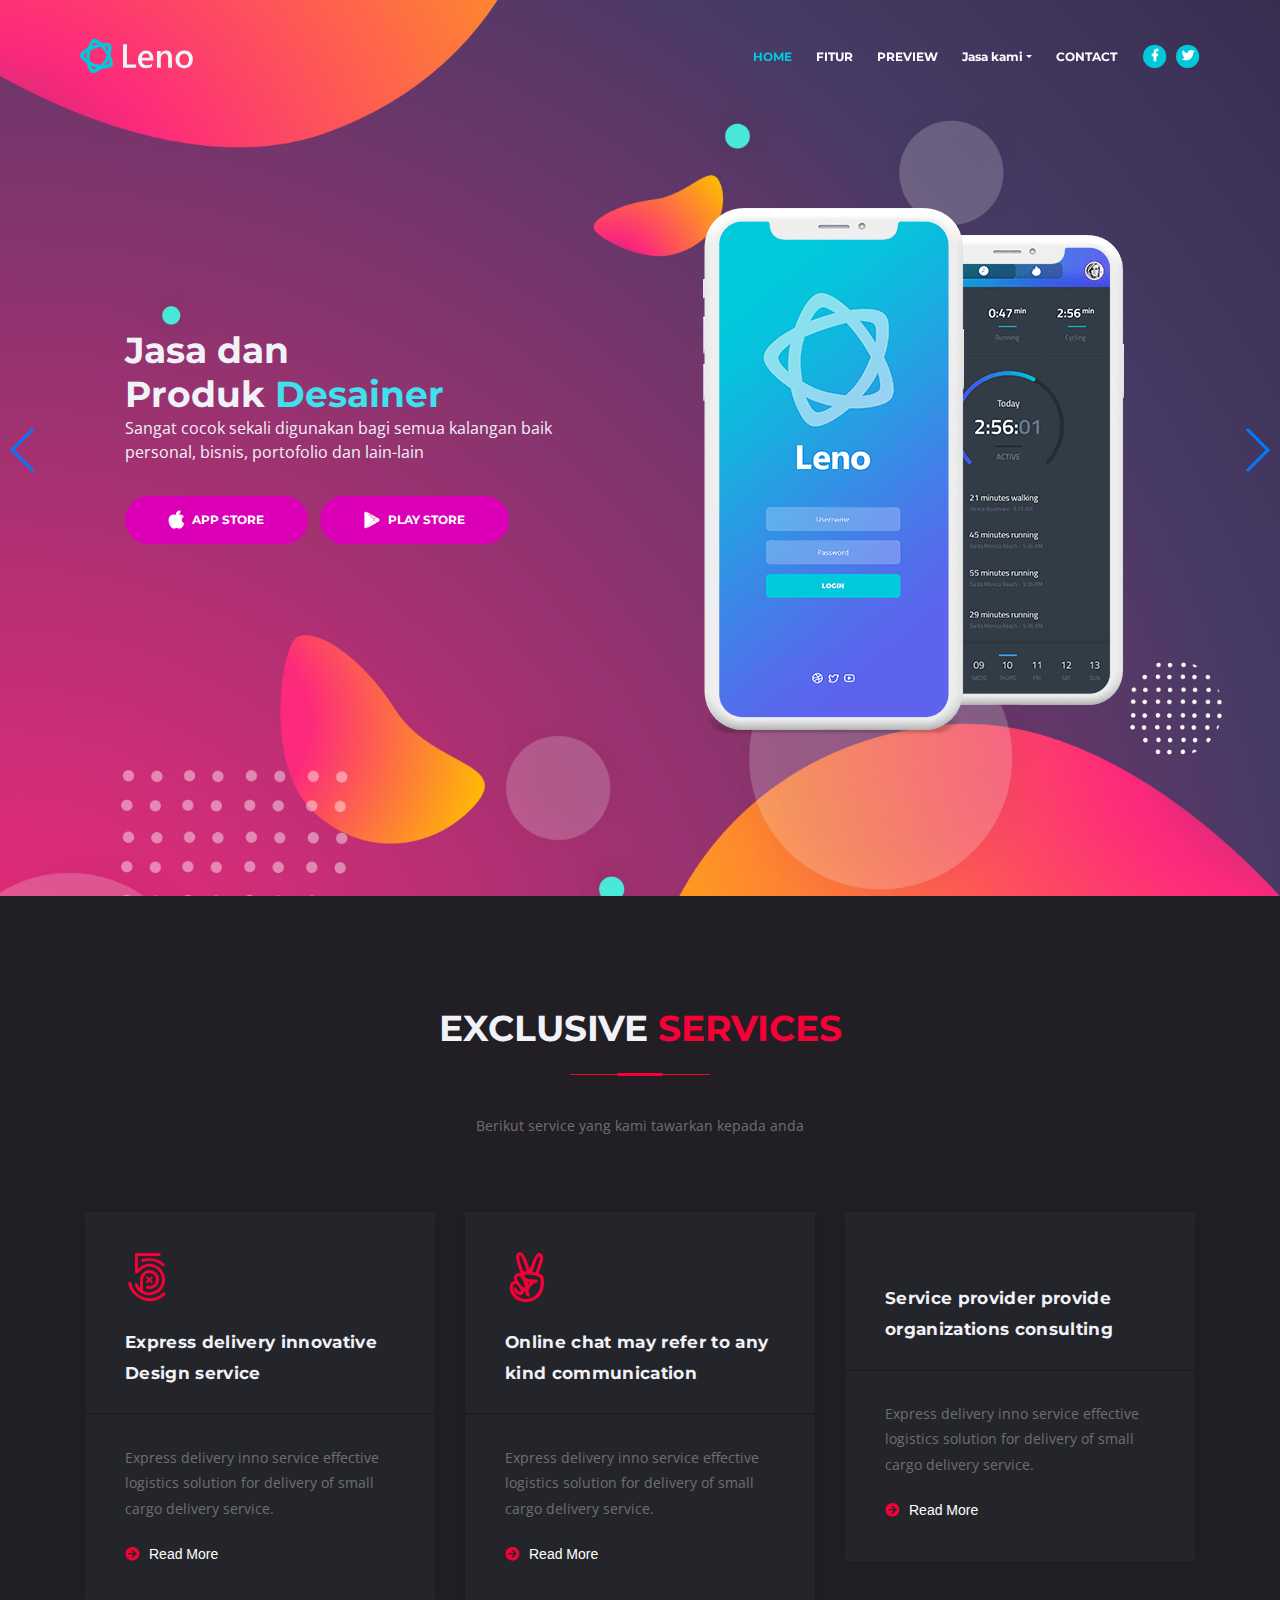
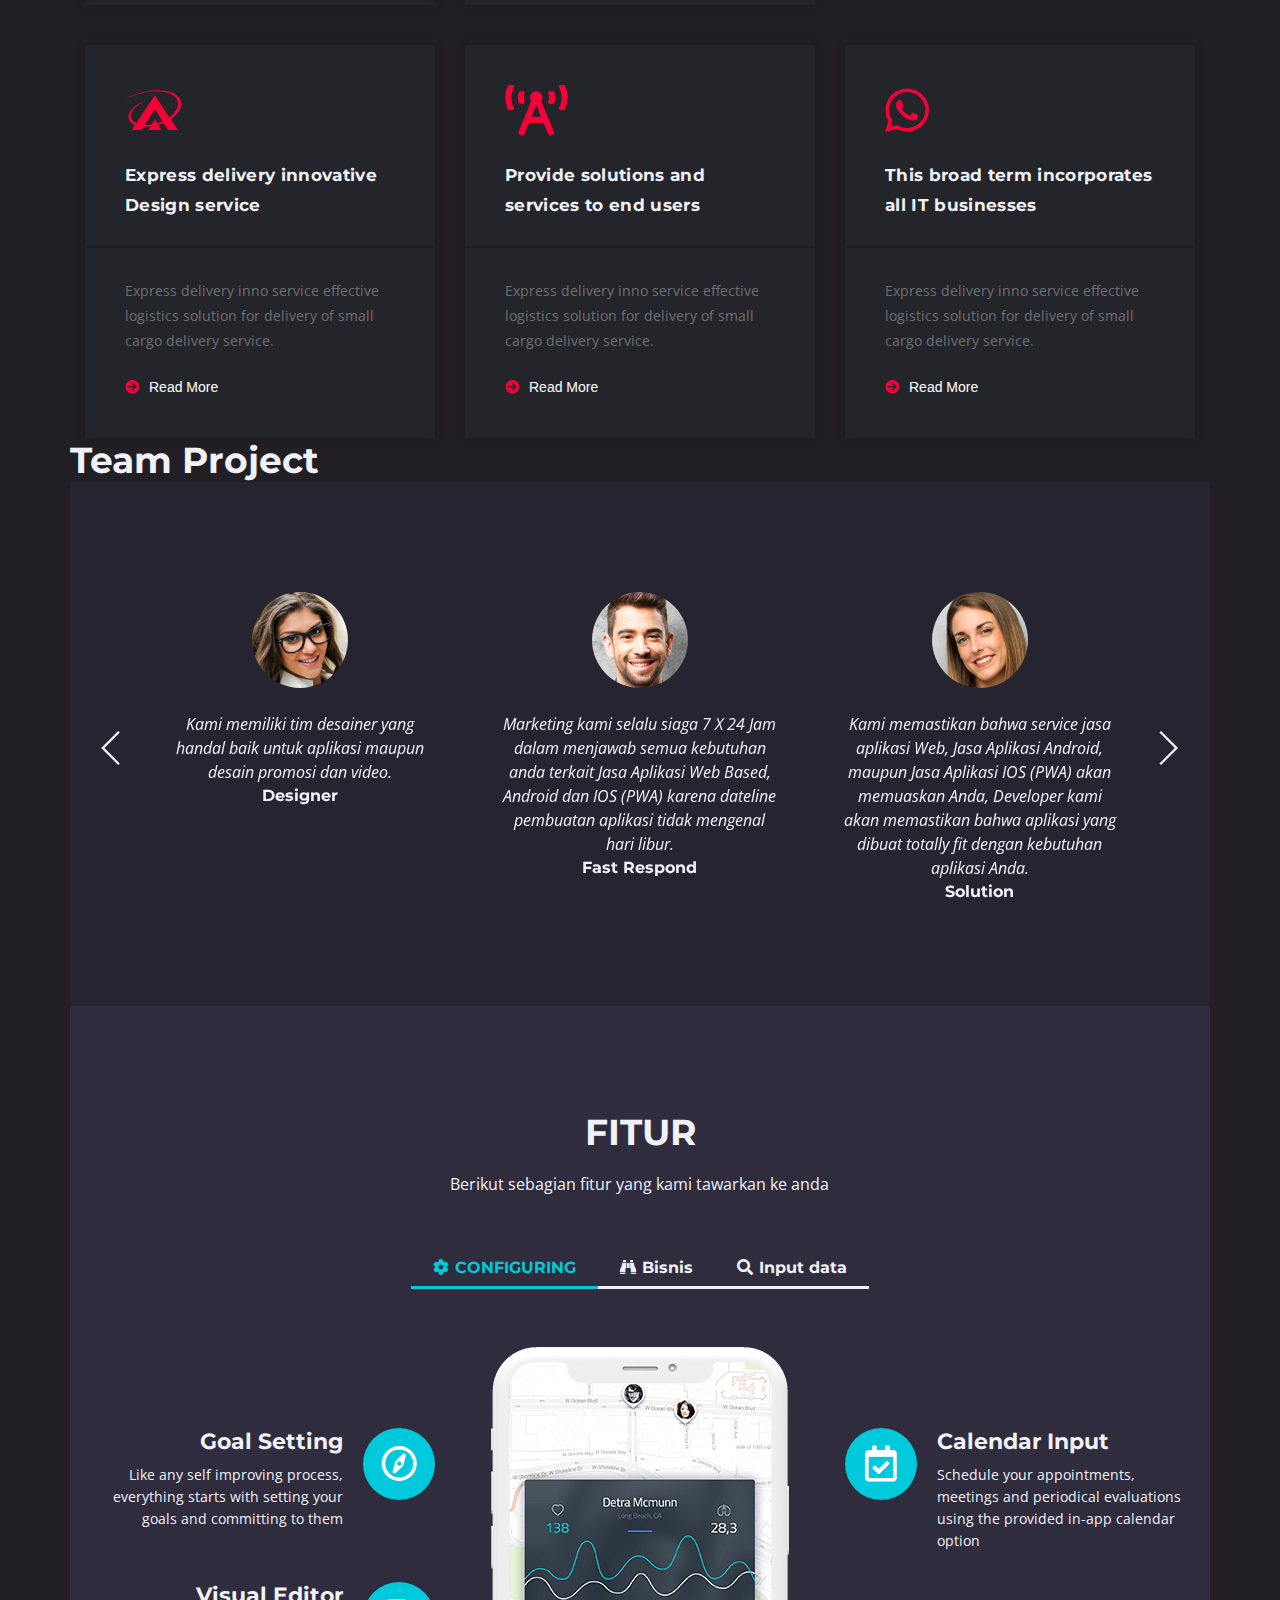
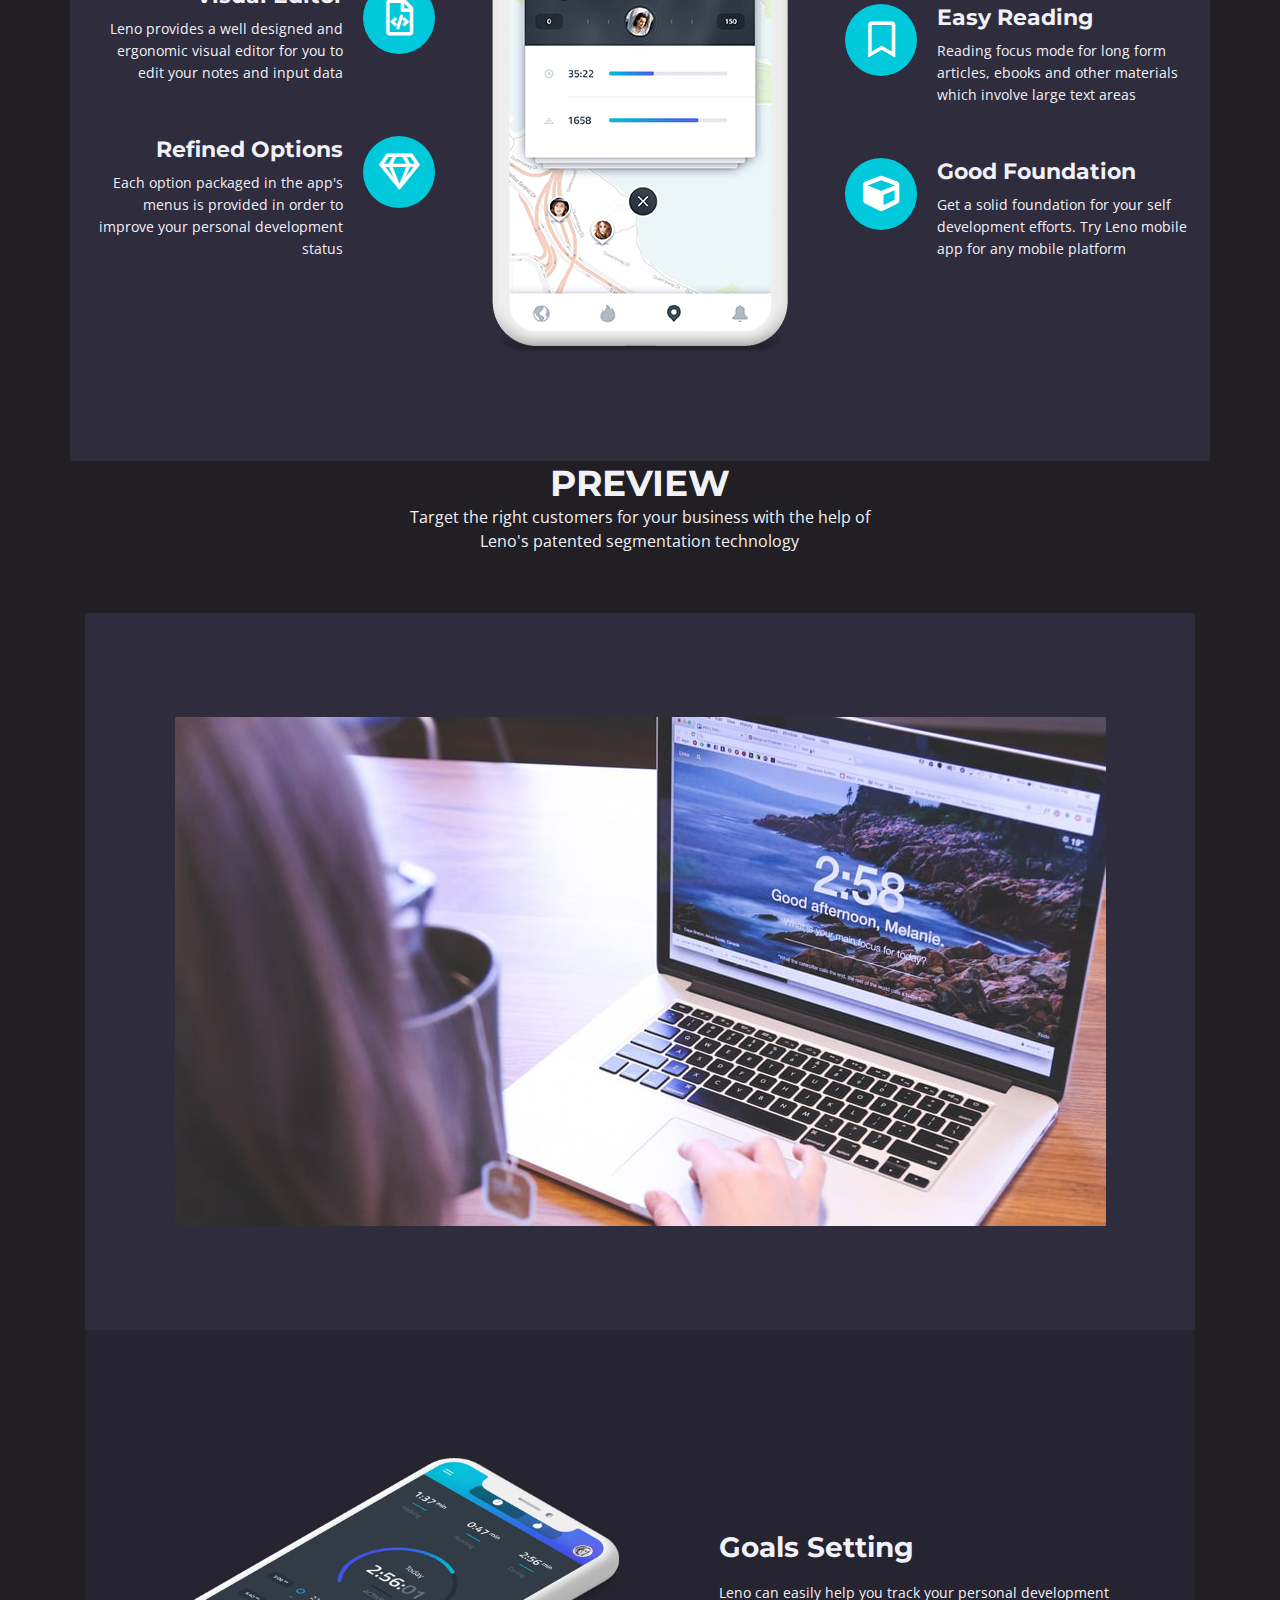
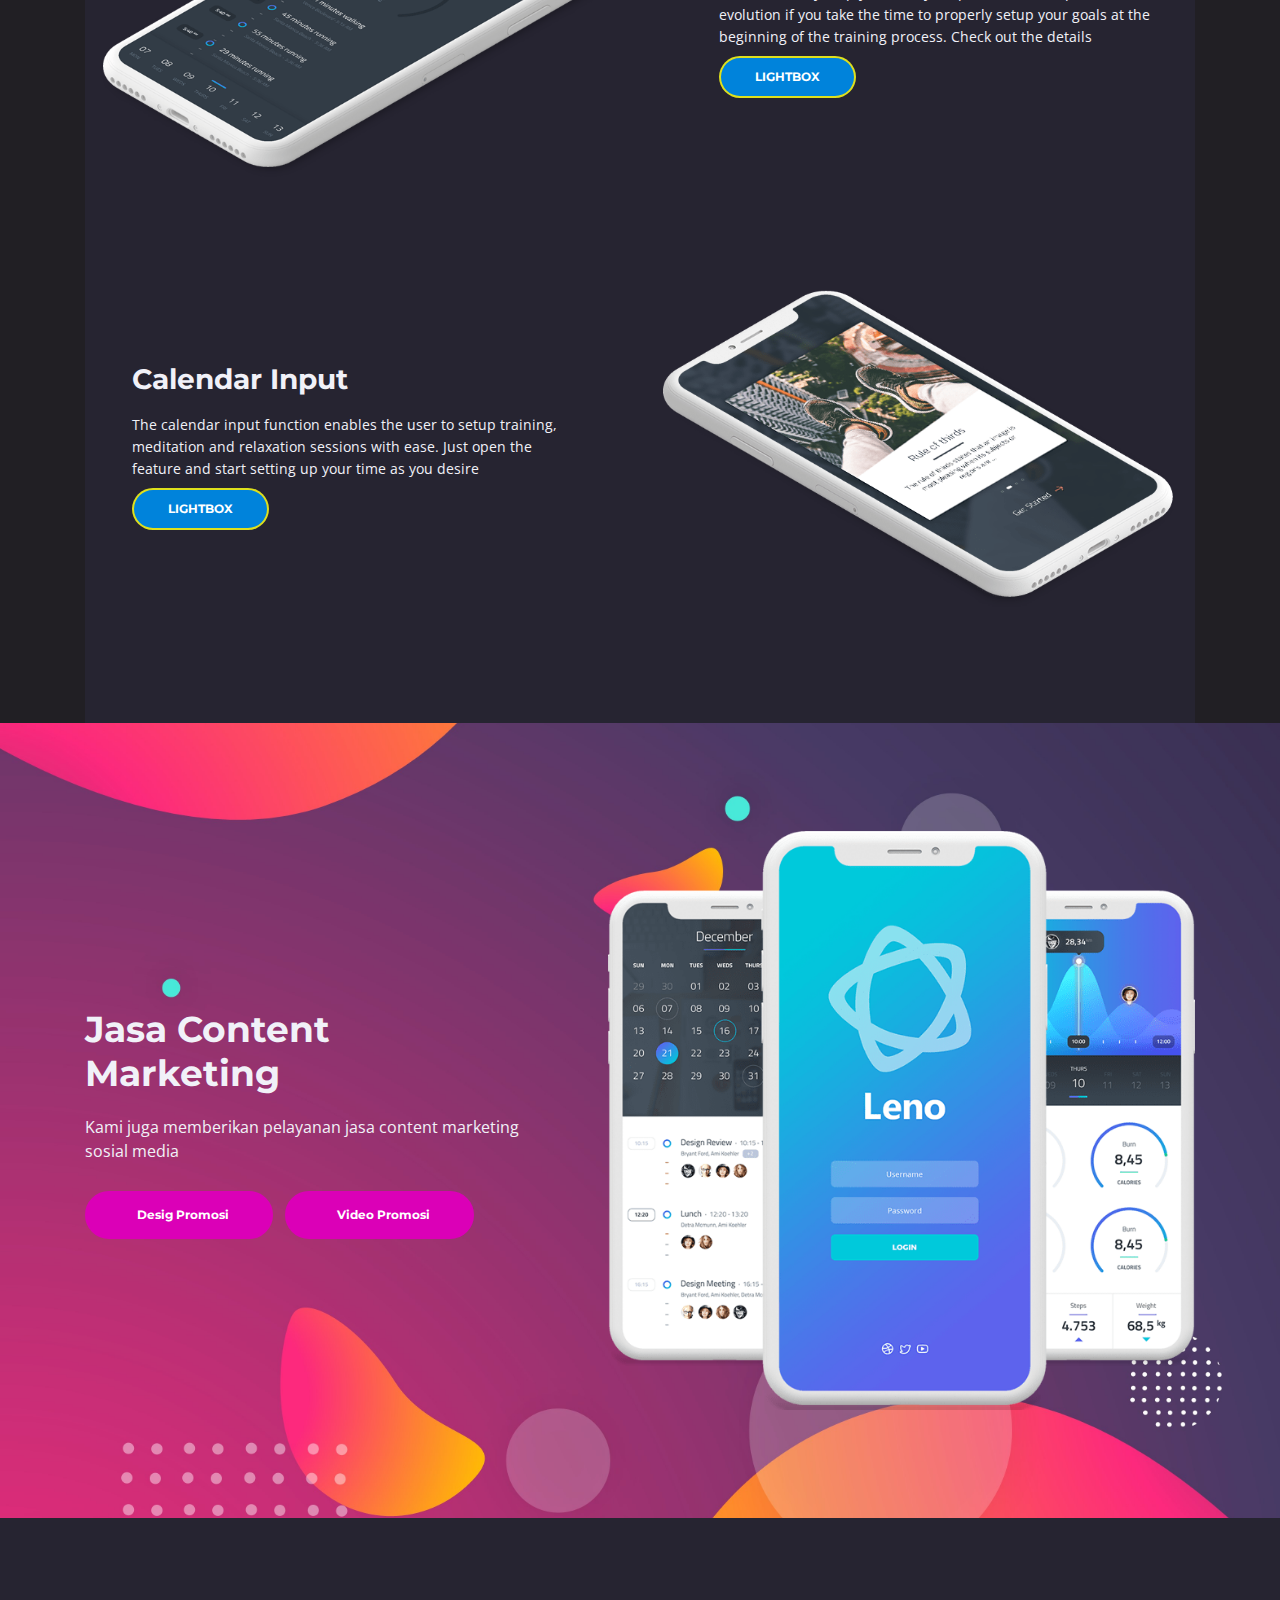
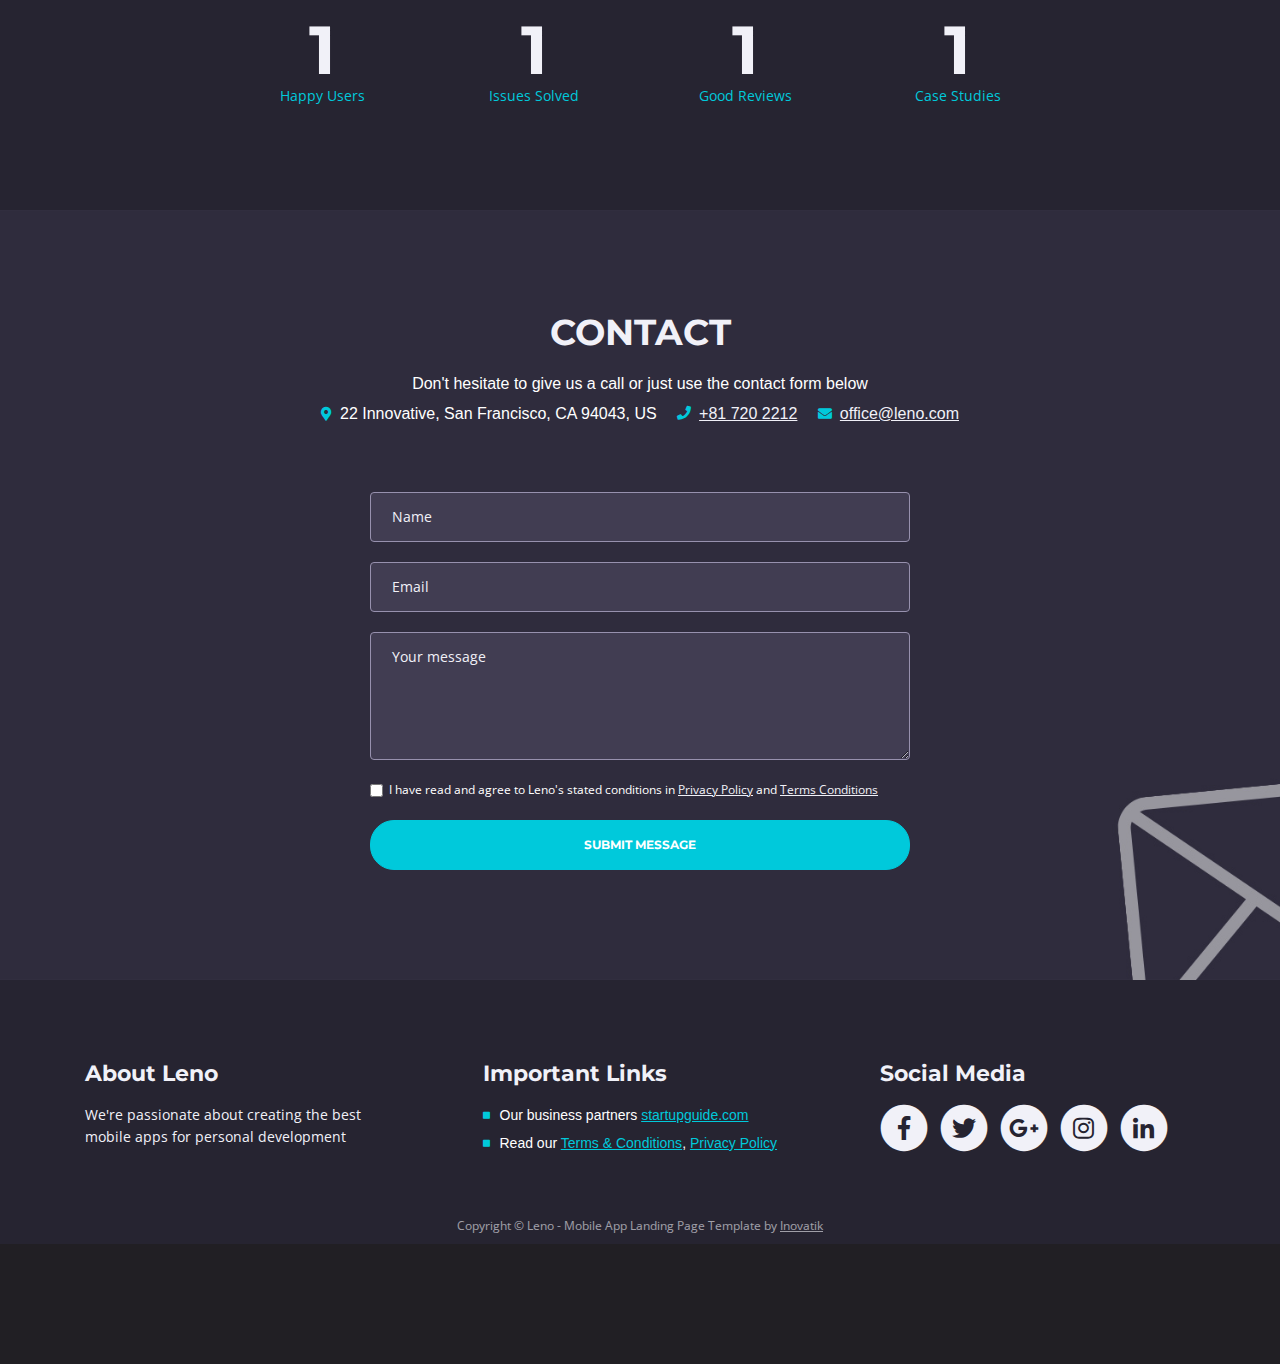
==== commit 6cb87d26: "Change" ====
--- a/index.html
+++ b/index.html
@@ -58,13 +58,13 @@
   page_id="111738060293817"
 theme_color="#6699cc">
 </div>
-    <!-- GetButton.io widget -->
+   <!-- GetButton.io widget -->
 <script type="text/javascript">
     (function () {
         var options = {
             whatsapp: "+6285606033213", // WhatsApp number
-            call_to_action: "Hallo :)", // Call to action
-            position: "right", // Position may be 'right' or 'left'
+            call_to_action: "Halloo :)", // Call to action
+            position: "left", // Position may be 'right' or 'left'
         };
         var proto = document.location.protocol, host = "getbutton.io", url = proto + "//static." + host;
         var s = document.createElement('script'); s.type = 'text/javascript'; s.async = true; s.src = url + '/widget-send-button/js/init.js';
@@ -757,98 +757,6 @@
     </div> <!-- end of lightbox-basic -->
     <!-- end of lightbox -->
     <!-- end of details lightboxes -->
-
-
-    <!-- Screenshots -->
-    <div class="slider-2">
-        <div class="container">
-            <div class="row">
-                <div class="col-lg-12">
-                    <!-- Image Slider -->
-                    <div class="slider-container">
-                        <div class="swiper-container image-slider">
-                            <div class="swiper-wrapper">
-                                
-                                <!-- Slide -->
-                                <div class="swiper-slide">
-                                    <a href="images/screenshot-1.png" class="popup-link" data-effect="fadeIn">
-                                        <img class="img-fluid" src="images/screenshot-1.png" alt="alternative">
-                                    </a>
-                                </div>
-                                <!-- end of slide -->
-                                
-                                <!-- Slide -->
-                                <div class="swiper-slide">
-                                    <a href="images/screenshot-2.png" class="popup-link" data-effect="fadeIn">
-                                        <img class="img-fluid" src="images/screenshot-2.png" alt="alternative">
-                                    </a>
-                                </div>
-                                <!-- end of slide -->
-
-                                <!-- Slide -->
-                                <div class="swiper-slide">
-                                    <a href="images/screenshot-3.png" class="popup-link" data-effect="fadeIn">
-                                        <img class="img-fluid" src="images/screenshot-3.png" alt="alternative">
-                                    </a>
-                                </div>
-                                <!-- end of slide -->
-
-                                <!-- Slide -->
-                                <div class="swiper-slide">
-                                    <a href="images/screenshot-4.png" class="popup-link" data-effect="fadeIn">
-                                        <img class="img-fluid" src="images/screenshot-4.png" alt="alternative">
-                                    </a>
-                                </div>
-                                <!-- end of slide -->
-
-                                <!-- Slide -->
-                                <div class="swiper-slide">
-                                    <a href="images/screenshot-5.png" class="popup-link" data-effect="fadeIn">
-                                        <img class="img-fluid" src="images/screenshot-5.png" alt="alternative">
-                                    </a>
-                                </div>
-                                <!-- end of slide -->
-                                
-                                <!-- Slide -->
-                                <div class="swiper-slide">
-                                    <a href="images/screenshot-6.png" class="popup-link" data-effect="fadeIn">
-                                        <img class="img-fluid" src="images/screenshot-6.png" alt="alternative">
-                                    </a>
-                                </div>
-                                <!-- end of slide -->
-
-                                <!-- Slide -->
-                                <div class="swiper-slide">
-                                    <a href="images/screenshot-7.png" class="popup-link" data-effect="fadeIn">
-                                        <img class="img-fluid" src="images/screenshot-7.png" alt="alternative">
-                                    </a>
-                                </div>
-                                <!-- end of slide -->
-
-                                <!-- Slide -->
-                                <div class="swiper-slide">
-                                    <a href="images/screenshot-8.png" class="popup-link" data-effect="fadeIn">
-                                        <img class="img-fluid" src="images/screenshot-8.png" alt="alternative">
-                                    </a>
-                                </div>
-                                <!-- end of slide -->
-
-                                <!-- Slide -->
-                                <div class="swiper-slide">
-                                    <a href="images/screenshot-9.png" class="popup-link" data-effect="fadeIn">
-                                        <img class="img-fluid" src="images/screenshot-9.png" alt="alternative">
-                                    </a>
-                                </div>
-                                <!-- end of slide -->
-
-                                <!-- Slide -->
-                                <div class="swiper-slide">
-                                    <a href="images/screenshot-10.png" class="popup-link" data-effect="fadeIn">
-                                        <img class="img-fluid" src="images/screenshot-10.png" alt="alternative">
-                                    </a>
-                                </div>
-                                <!-- end of slide -->
-                                
                             </div> <!-- end of swiper-wrapper -->
 
                             <!-- Add Arrows -->
@@ -1068,4 +976,4 @@
     <script src="js/validator.min.js"></script> <!-- Validator.js - Bootstrap plugin that validates forms -->
     <script src="js/scripts.js"></script> <!-- Custom scripts -->
 </body>
-</html>+</html>
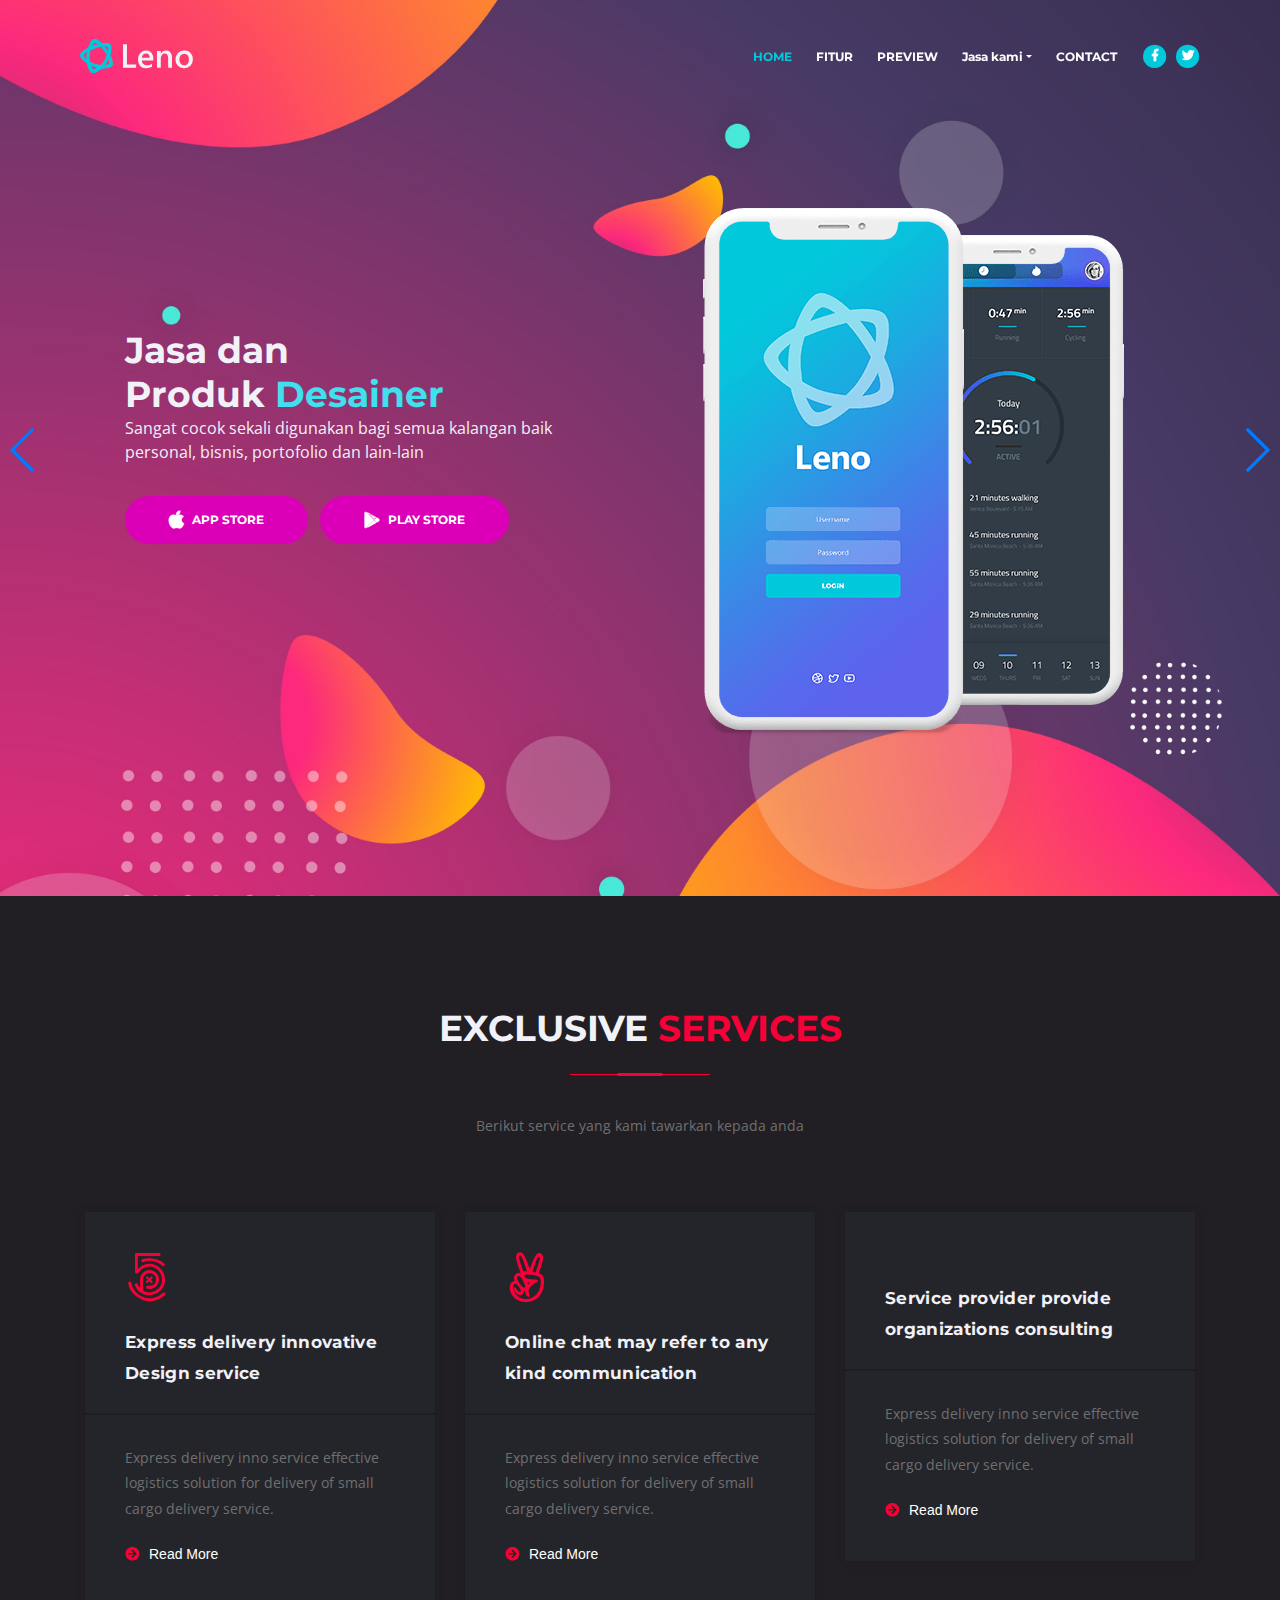
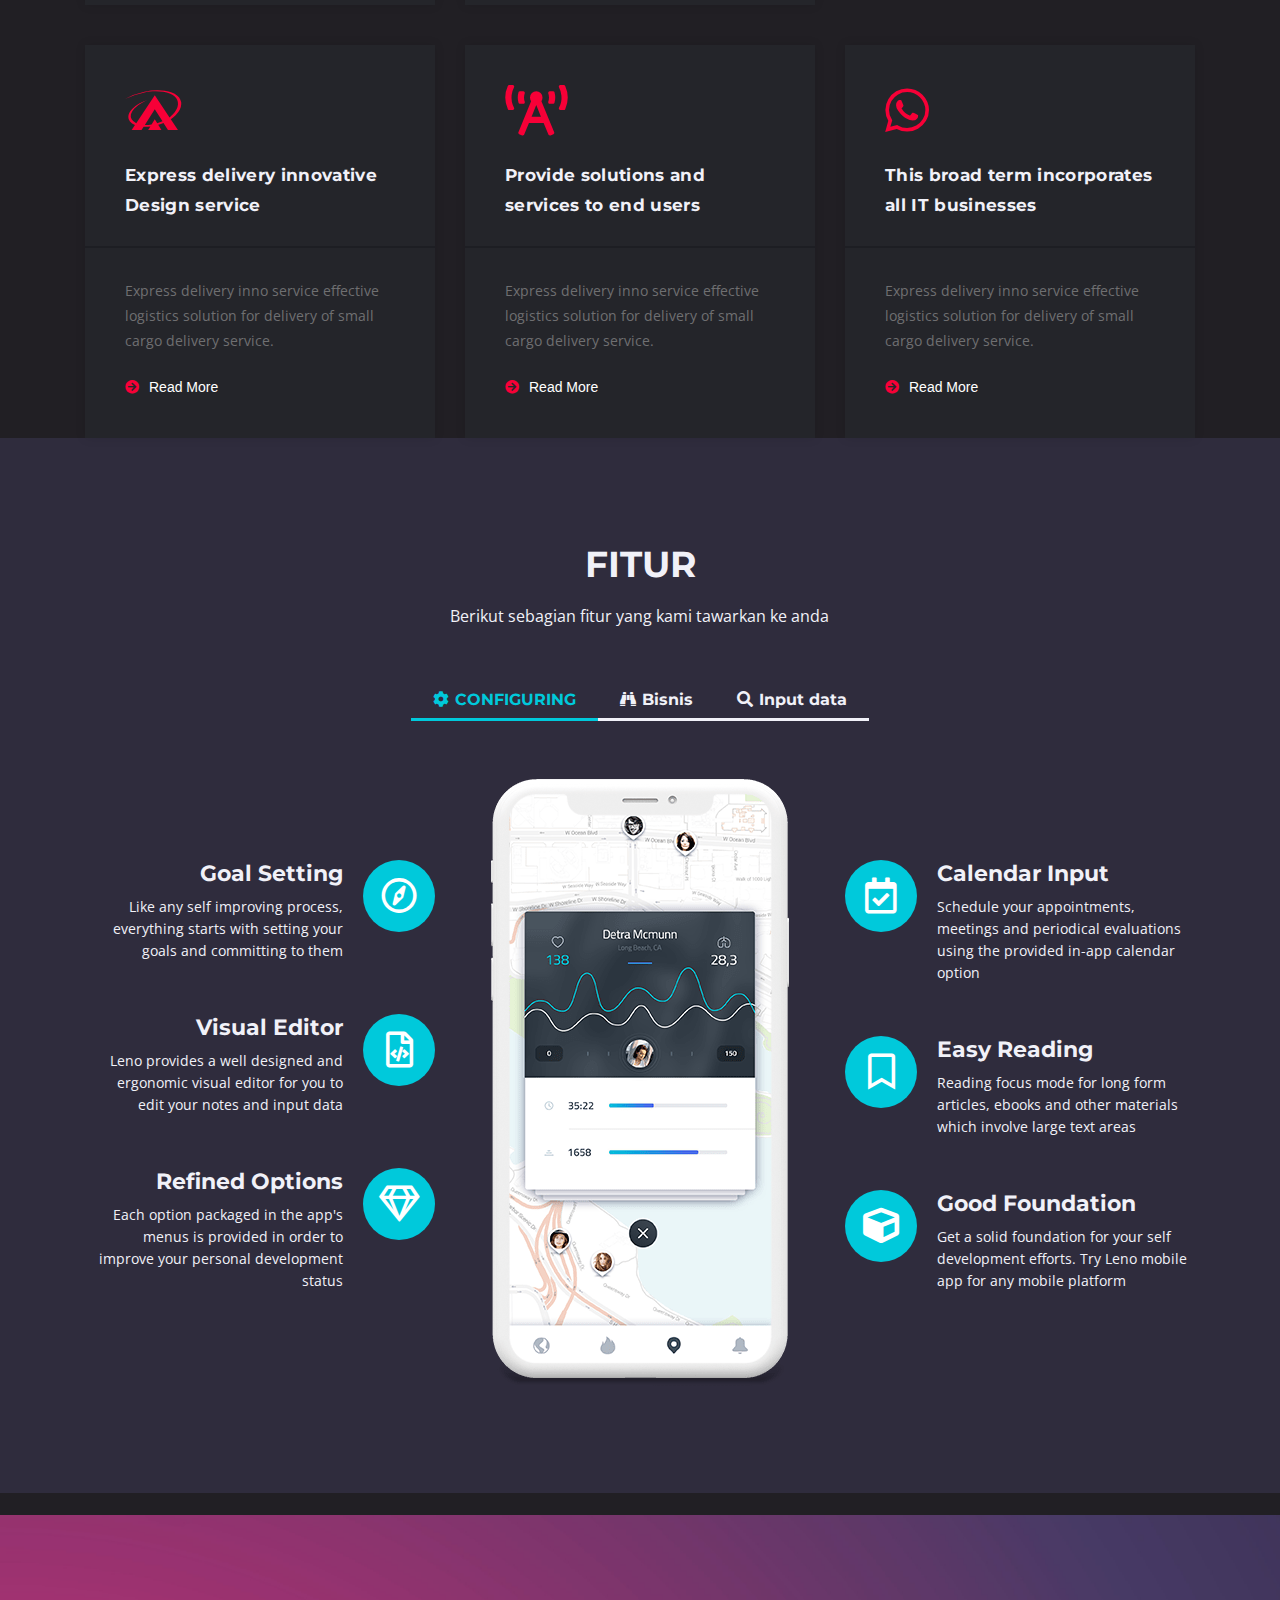
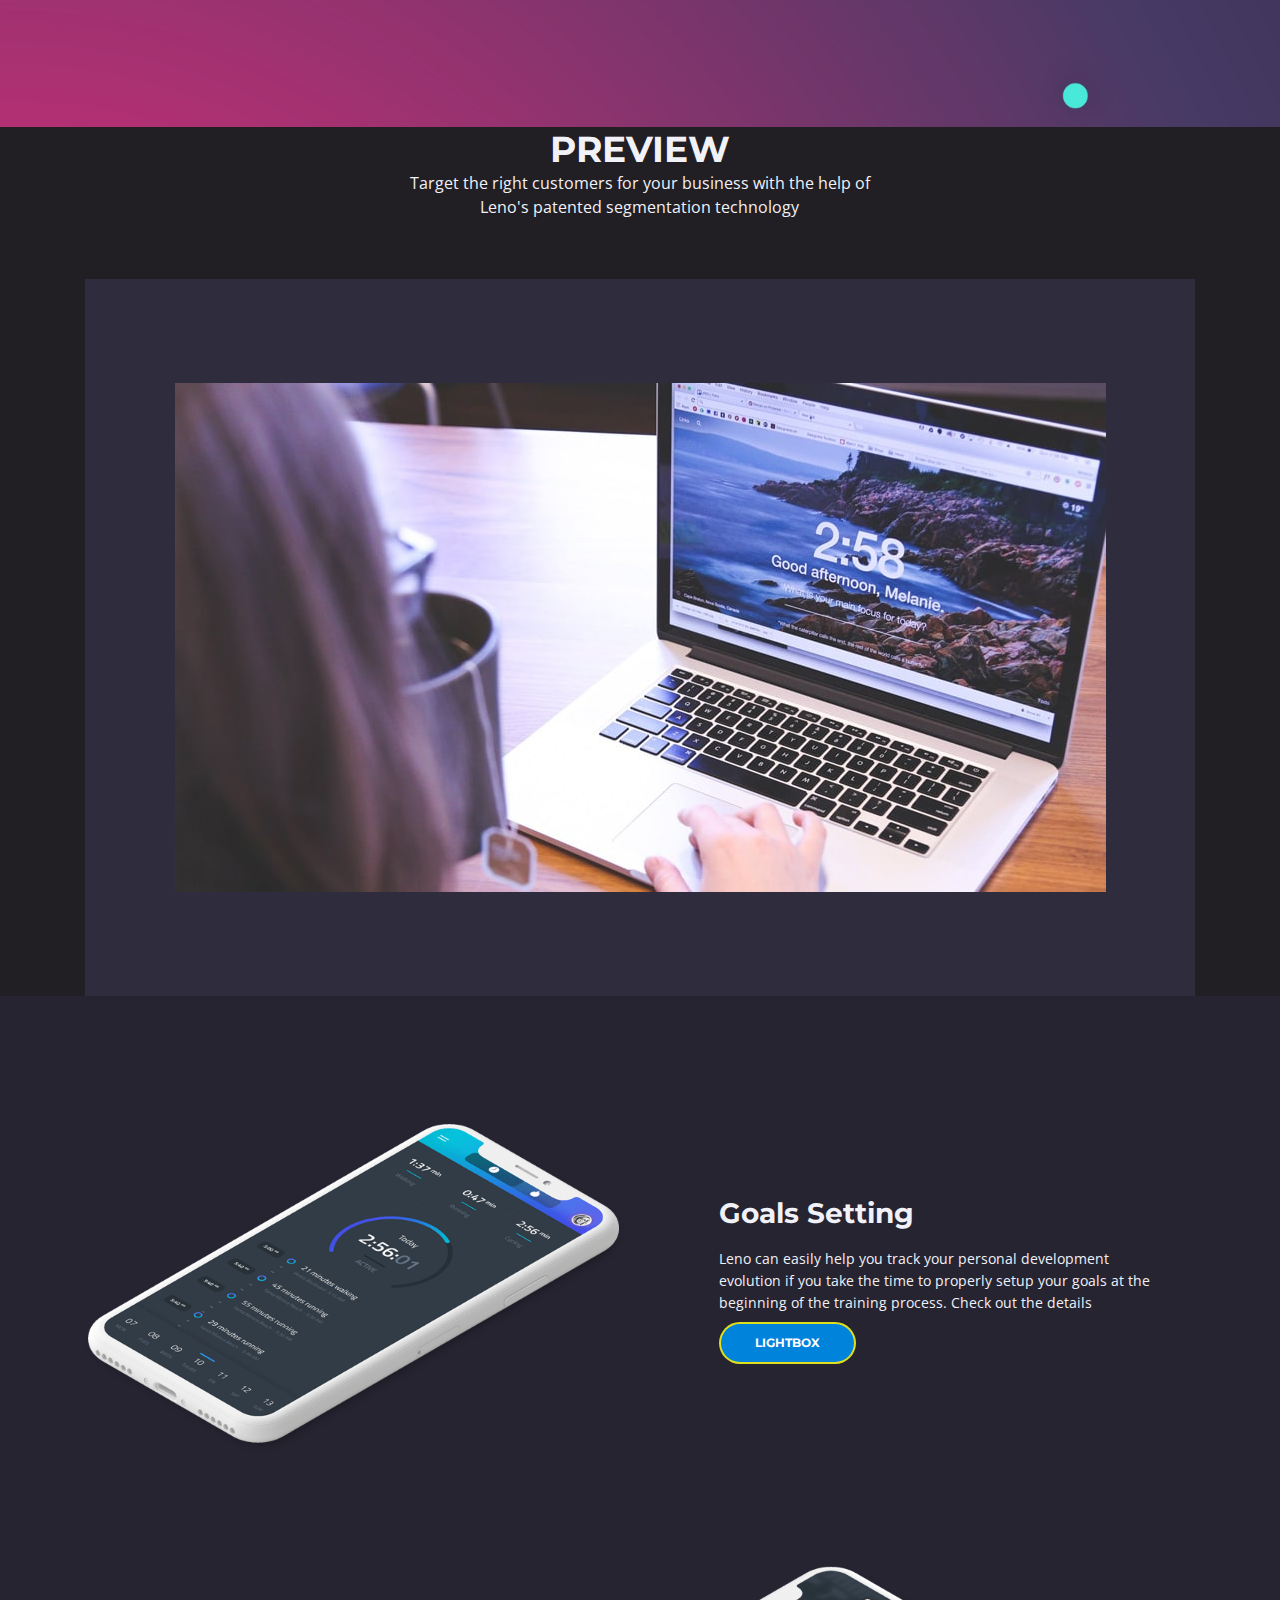
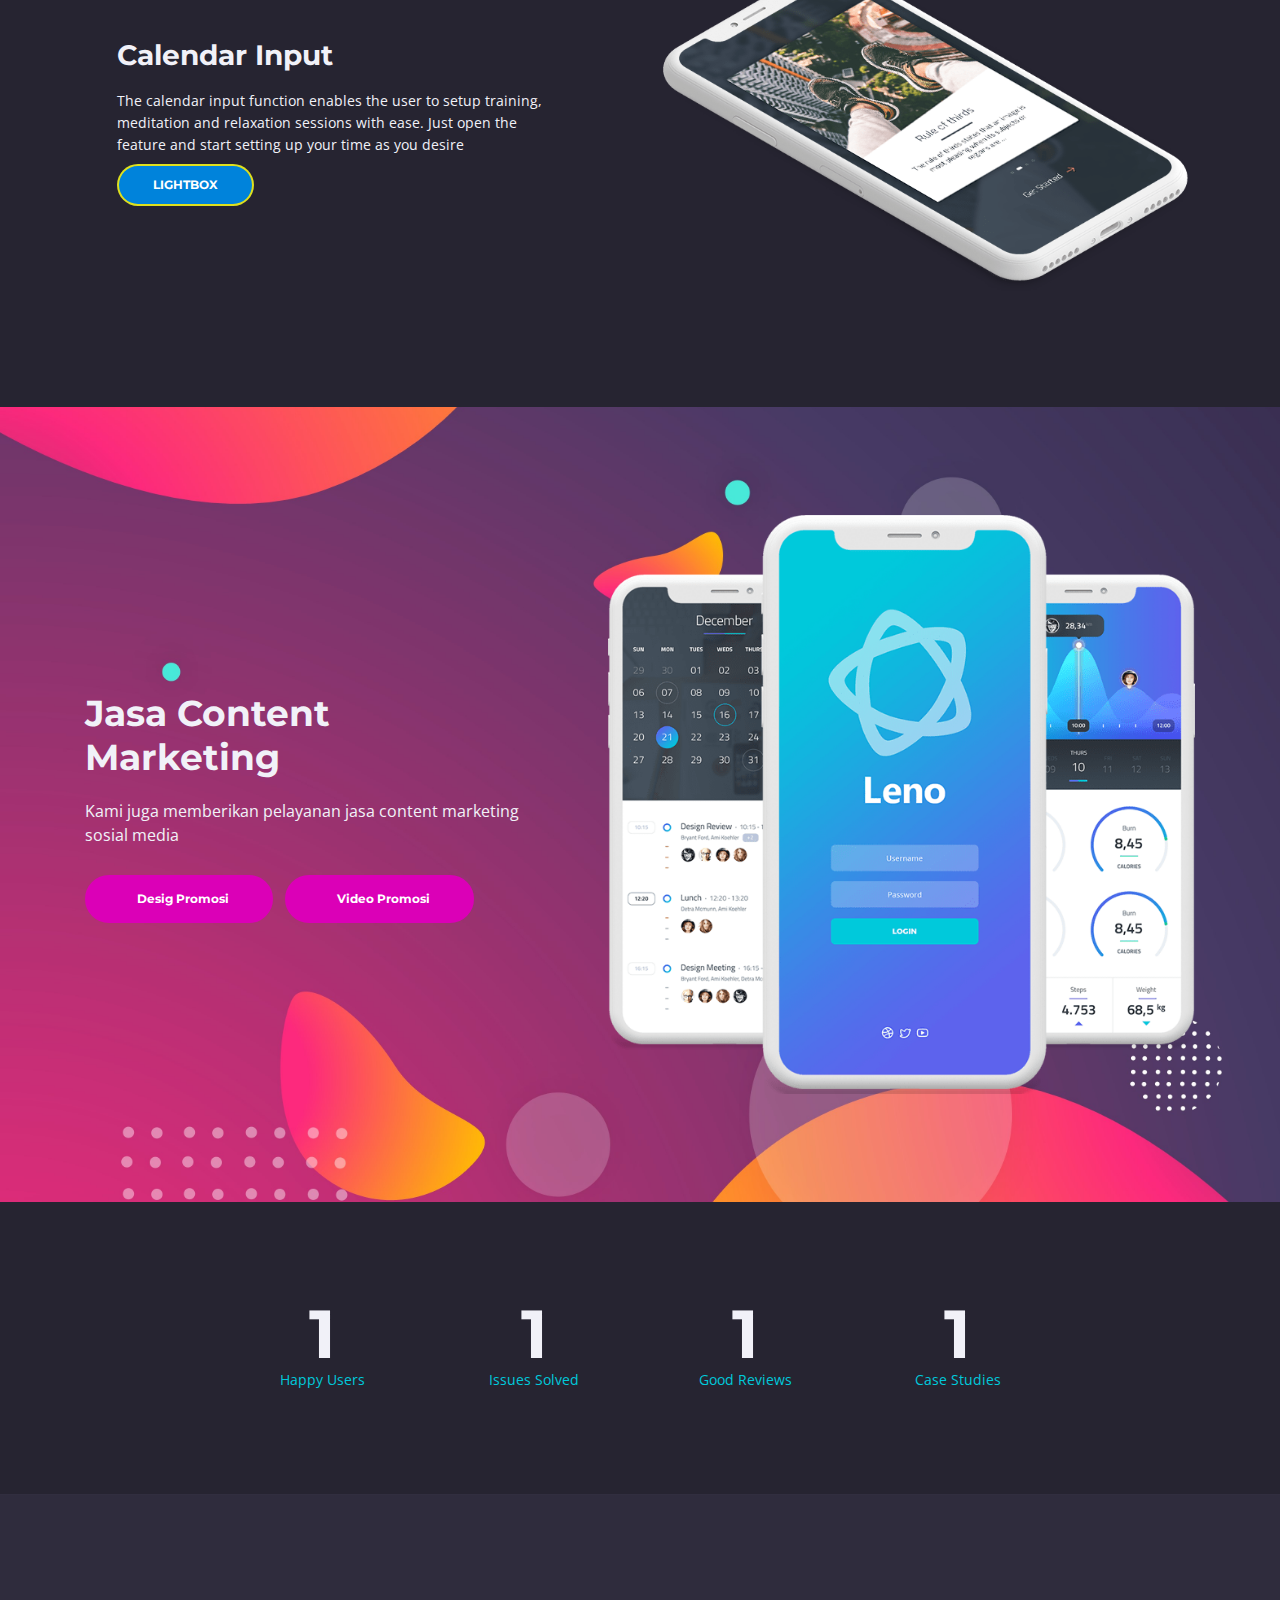
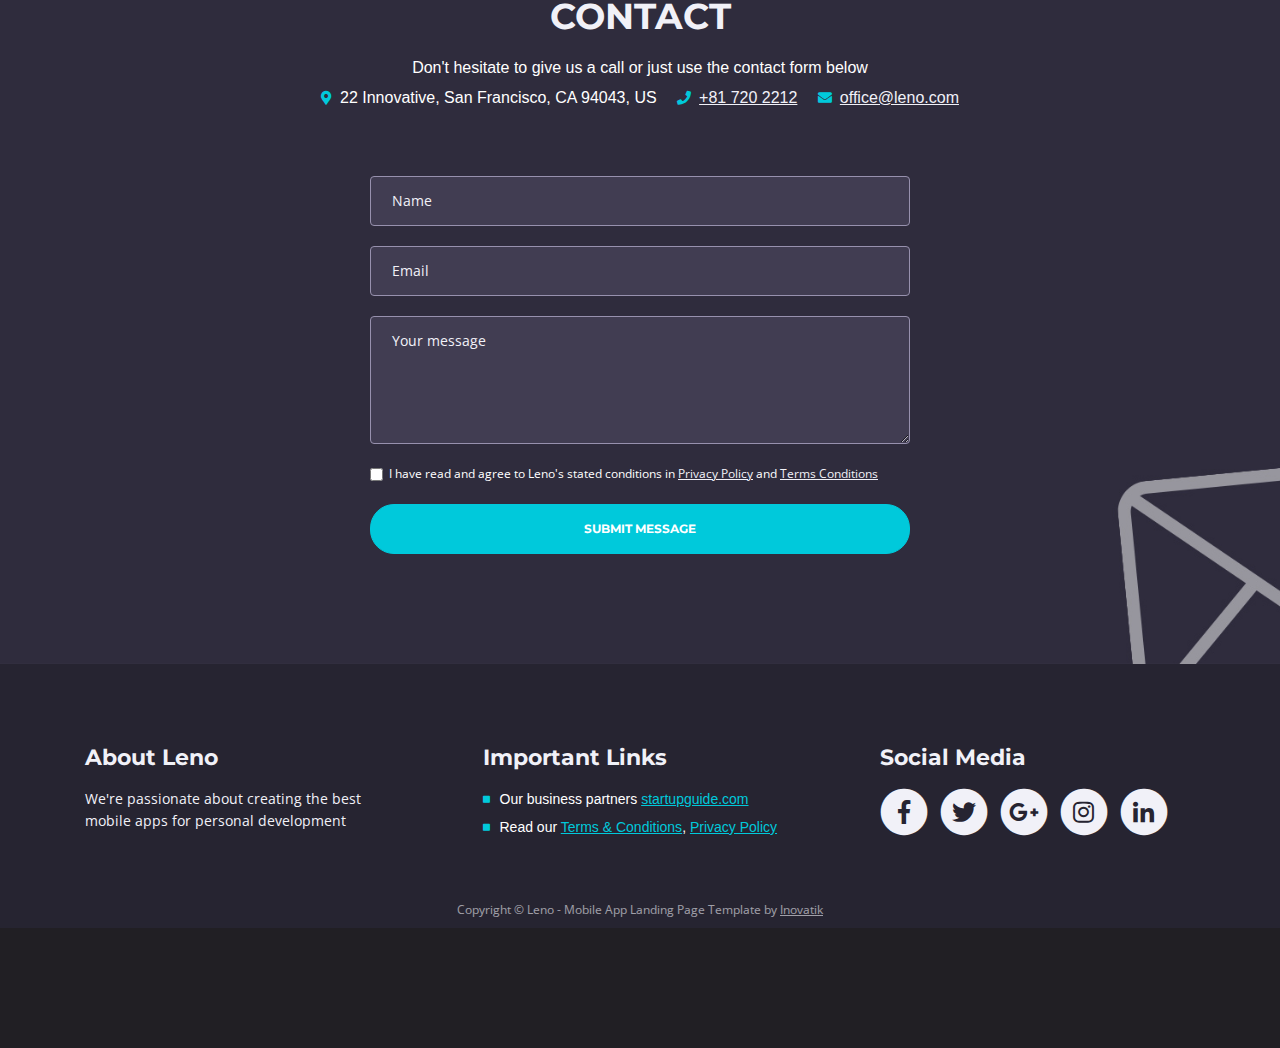
==== commit 537ce93c: "Change" ====
--- a/index.html
+++ b/index.html
@@ -265,87 +265,6 @@
                         </div>
                     </div>
                 </div>
-                <center><h2>Team Project</h2></center>
-    <!-- Testimonials -->
-    <div class="slider-1">
-        <div class="container">
-            <div class="row">
-                <div class="col-lg-12">
-                    <!-- Card Slider -->
-                    <div class="slider-container">
-                        <div class="swiper-container card-slider">
-                            <div class="swiper-wrapper">
-                                
-                                <!-- Slide -->
-                                <div class="swiper-slide">
-                                    <div class="card">
-                                        <img class="card-image" src="images/testimonial-1.jpg" alt="alternative">
-                                        <div class="card-body">
-                                            <p class="testimonial-text">Kami memiliki tim desainer yang handal baik untuk aplikasi maupun desain promosi dan video.</p>
-                                            <p class="testimonial-author">Designer</p>
-                                        </div>
-                                    </div>
-                                </div> <!-- end of swiper-slide -->
-                                <!-- end of slide -->
-        
-                                <!-- Slide -->
-                                <div class="swiper-slide">
-                                    <div class="card">
-                                        <img class="card-image" src="images/testimonial-2.jpg" alt="alternative">
-                                        <div class="card-body">
-                                            <p class="testimonial-text">Marketing kami selalu siaga 7 X 24 Jam dalam menjawab semua kebutuhan anda terkait Jasa Aplikasi Web Based, Android dan IOS (PWA) karena dateline pembuatan aplikasi tidak mengenal hari libur.</p>
-                                            <p class="testimonial-author">Fast Respond</p>
-                                        </div>
-                                    </div>        
-                                </div> <!-- end of swiper-slide -->
-                                <!-- end of slide -->
-        
-                                <!-- Slide -->
-                                <div class="swiper-slide">
-                                    <div class="card">
-                                        <img class="card-image" src="images/testimonial-3.jpg" alt="alternative">
-                                        <div class="card-body">
-                                            <p class="testimonial-text">Kami memastikan bahwa service jasa aplikasi Web, Jasa Aplikasi Android, maupun Jasa Aplikasi IOS (PWA) akan memuaskan Anda, Developer kami akan memastikan bahwa aplikasi yang dibuat totally fit dengan kebutuhan aplikasi Anda.</p>
-                                            <p class="testimonial-author">Solution</p>
-                                        </div>
-                                    </div>        
-                                </div> <!-- end of swiper-slide -->
-                                <!-- end of slide -->
-        
-                                <!-- Slide -->
-                                <div class="swiper-slide">
-                                    <div class="card">
-                                        <img class="card-image" src="images/testimonial-4.jpg" alt="alternative">
-                                        <div class="card-body">
-                                            <p class="testimonial-text">Tim kami sangat humble kepada client jadi jangan ragu jika anda perlua bantuan atau ingin sekedar bertanya</p>
-                                            <p class="testimonial-author">Frindly</p>
-                                        </div>
-                                    </div>
-                                </div> <!-- end of swiper-slide -->
-                                <!-- end of slide -->
-        
-                                <!-- Slide -->
-                                <div class="swiper-slide">
-                                    <div class="card">
-                                        <img class="card-image" src="images/testimonial-5.jpg" alt="alternative">
-                                        <div class="card-body">
-                                            <p class="testimonial-text">Terhadap setiap kasus yang dikembangkan pada aplikasi yang anda inginkan, kami selalu melakukan update progress dengan iterasi yang telah ditentukan. So, tidak usah khawatir akan perkembangan aplikasi yang anda percayakan kepada kami.</p>
-                                            <p class="testimonial-author">Progress Project</p>
-                                        </div>
-                                    </div>        
-                                </div> <!-- end of swiper-slide -->
-                                <!-- end of slide -->
-        
-                                <!-- Slide -->
-                                <div class="swiper-slide">
-                                    <div class="card">
-                                        <img class="card-image" src="images/testimonial-6.jpg" alt="alternative">
-                                        <div class="card-body">
-                                            <p class="testimonial-text">Untuk metode pengerjaan aplikasi kami telah terbiasa menggunakan metode waterfall maupun agile (scrum). Serangkaian test juga akan dilakukan terhadap aplikasi untuk menguji ketangguhan aplikasi android IOS ataupun Web yang telah dibuat</p>
-                                            <p class="testimonial-author">Team Work</p>
-                                        </div>
-                                    </div>        
-                                </div> <!-- end of swiper-slide -->
                                 <!-- end of slide -->
                             
                             </div> <!-- end of swiper-wrapper -->
